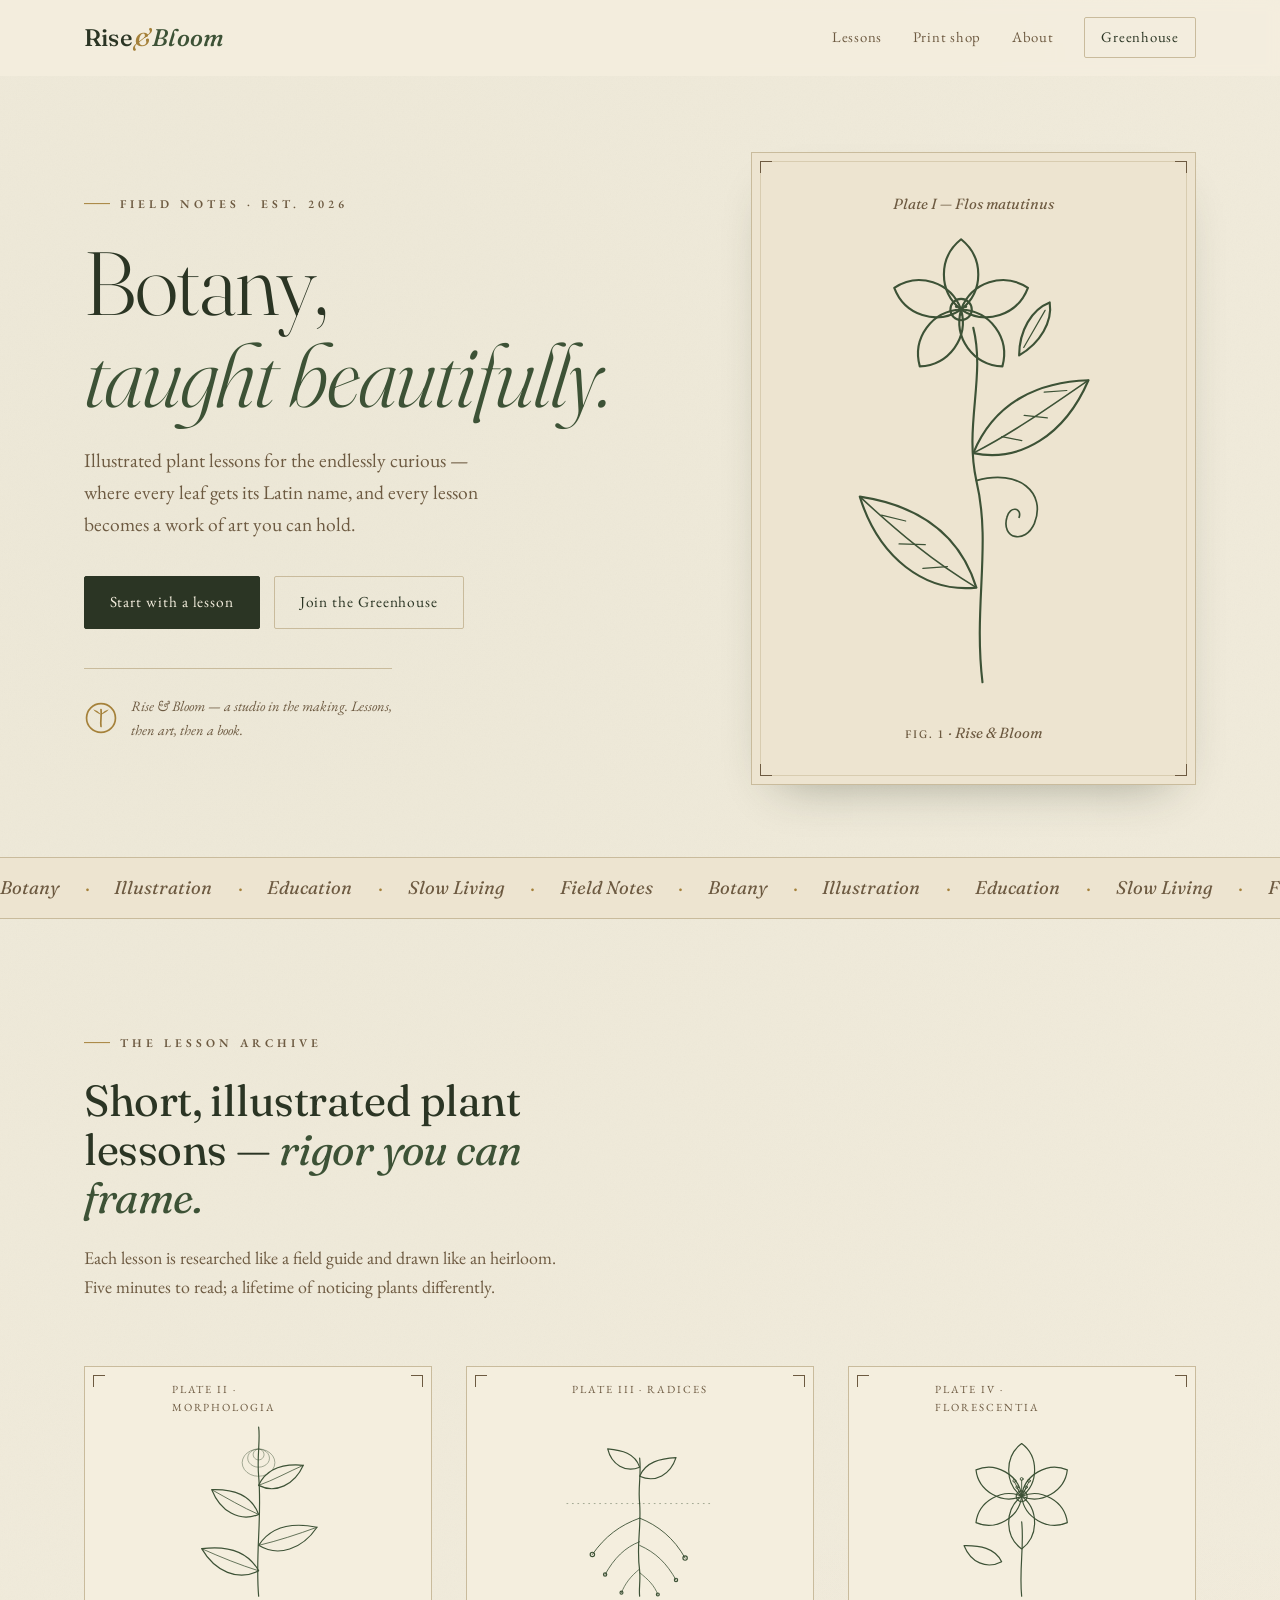
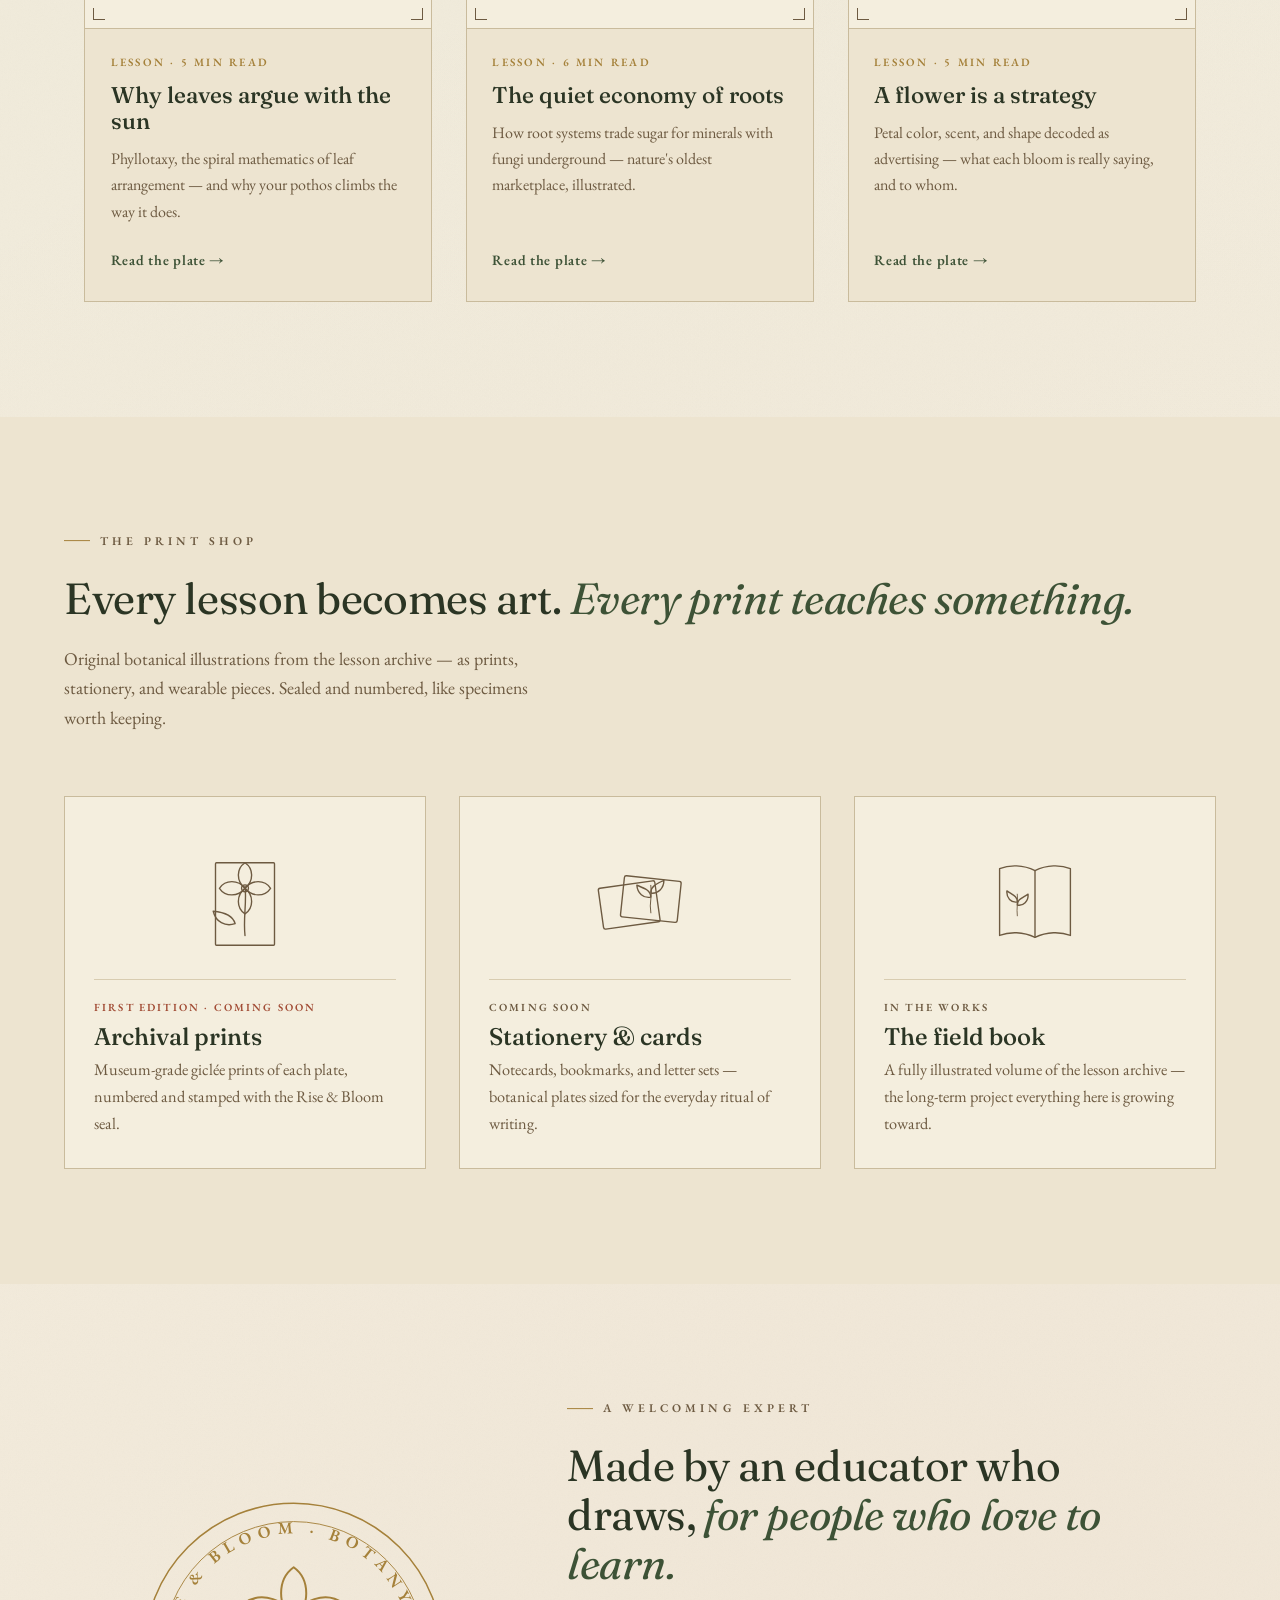
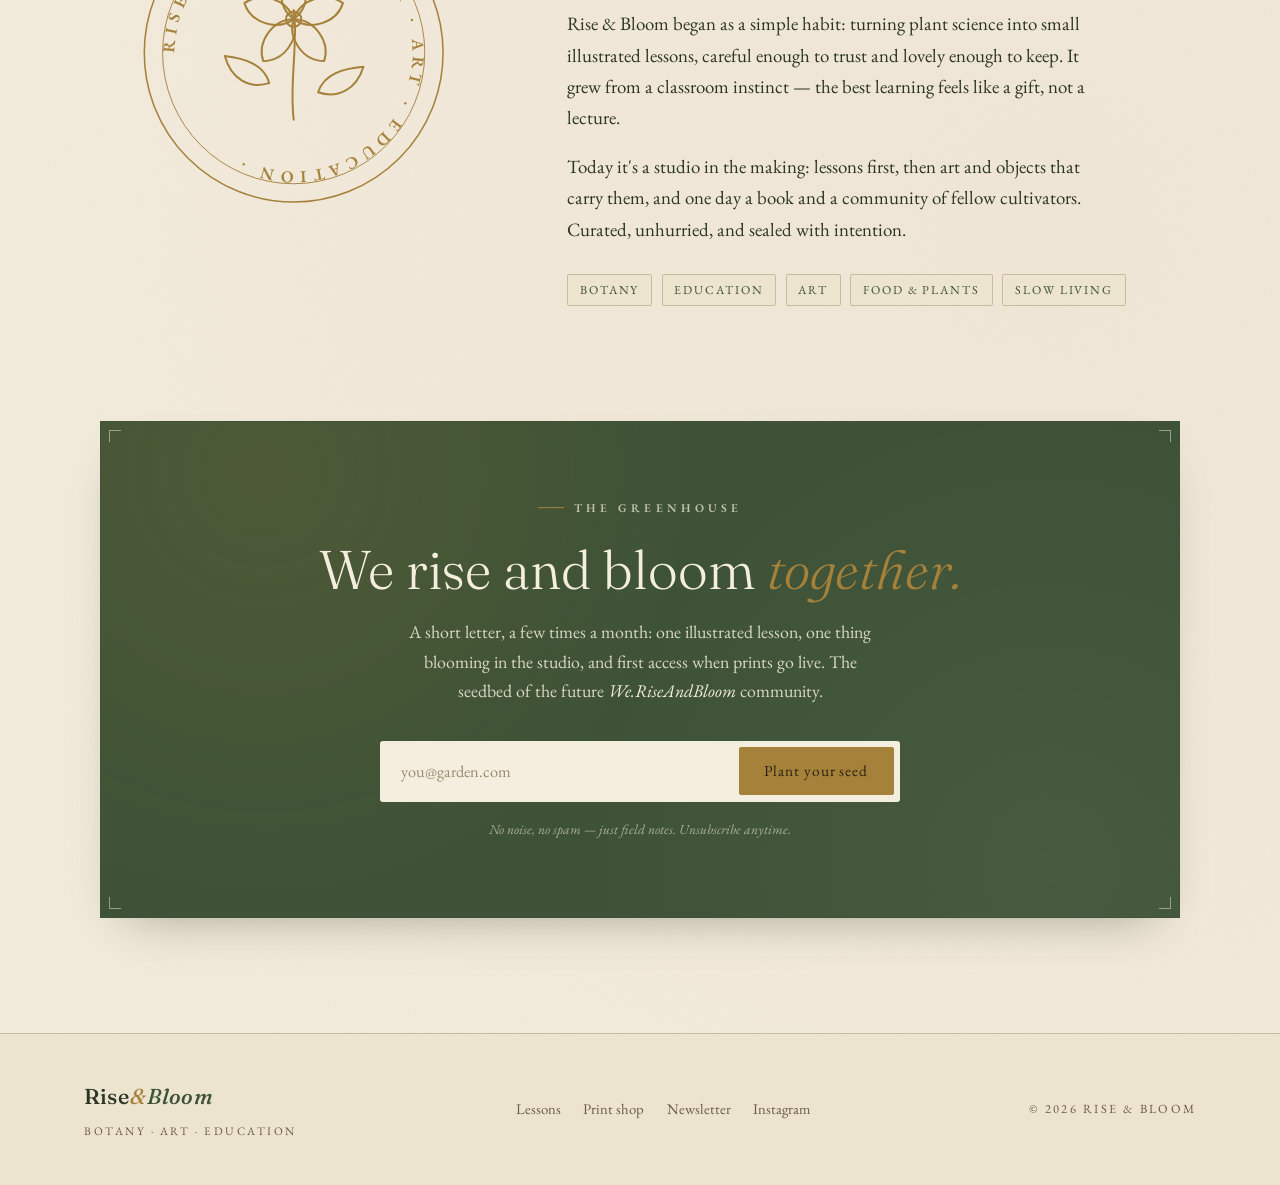
==== index.html @ 82cc7648 "Build Rise & Bloom botanical field-guide website A self-contained static site rendering the Rise & B" ====
<!DOCTYPE html>
<html lang="en">
<head>
  <meta charset="UTF-8" />
  <meta name="viewport" content="width=device-width, initial-scale=1.0" />
  <title>Rise &amp; Bloom — Botany, taught beautifully.</title>
  <meta name="description" content="Illustrated plant lessons for the endlessly curious — where every leaf gets its Latin name, and every lesson becomes a work of art you can hold." />

  <link rel="preconnect" href="https://fonts.googleapis.com" />
  <link rel="preconnect" href="https://fonts.gstatic.com" crossorigin />
  <link href="https://fonts.googleapis.com/css2?family=Fraunces:ital,opsz,wght@0,9..144,300..600;1,9..144,300..500&family=EB+Garamond:ital,wght@0,400..600;1,400..500&family=Cormorant+Garamond:wght@400;500;600&display=swap" rel="stylesheet" />

  <link rel="stylesheet" href="css/styles.css" />
  <link rel="icon" href="data:image/svg+xml,%3Csvg xmlns='http://www.w3.org/2000/svg' viewBox='0 0 32 32'%3E%3Ctext y='26' font-size='26'%3E%F0%9F%8C%BF%3C/text%3E%3C/svg%3E" />
</head>
<body>

  <!-- ═══════════════════ NAVIGATION ═══════════════════ -->
  <header class="site-nav" id="siteNav">
    <div class="nav-inner">
      <a href="#top" class="wordmark" aria-label="Rise and Bloom, home">
        <span class="wordmark-rise">Rise</span><span class="wordmark-amp">&amp;</span><span class="wordmark-bloom">Bloom</span>
      </a>
      <nav class="nav-links" aria-label="Primary">
        <a href="#lessons">Lessons</a>
        <a href="#printshop">Print shop</a>
        <a href="#about">About</a>
        <a href="#greenhouse" class="nav-cta">Greenhouse</a>
      </nav>
      <button class="nav-toggle" id="navToggle" aria-label="Open menu" aria-expanded="false">
        <span></span><span></span><span></span>
      </button>
    </div>
  </header>

  <main id="top">

    <!-- ═══════════════════ HERO ═══════════════════ -->
    <section class="hero">
      <div class="hero-grid">
        <div class="hero-copy reveal">
          <p class="eyebrow">Field Notes · Est. 2026</p>
          <h1 class="hero-title">Botany,<br /><em>taught beautifully.</em></h1>
          <p class="hero-lede">
            Illustrated plant lessons for the endlessly curious — where every leaf
            gets its Latin name, and every lesson becomes a work of art you can hold.
          </p>
          <div class="hero-actions">
            <a href="#lessons" class="btn btn-primary">Start with a lesson</a>
            <a href="#greenhouse" class="btn btn-ghost">Join the Greenhouse</a>
          </div>
          <div class="hero-meta">
            <span class="seal-mini" aria-hidden="true">
              <svg viewBox="0 0 40 40"><use href="#seal-mark" /></svg>
            </span>
            <span>Rise &amp; Bloom — a studio in the making. Lessons, then art, then a book.</span>
          </div>
        </div>

        <figure class="hero-plate reveal">
          <div class="plate-frame">
            <span class="plate-corner tl"></span><span class="plate-corner tr"></span>
            <span class="plate-corner bl"></span><span class="plate-corner br"></span>
            <p class="plate-label plate-label-top">Plate I — <em>Flos matutinus</em></p>

            <!-- ── Botanical illustration: flowering morning-glory stem ── -->
            <svg class="botanical botanical--hero" viewBox="0 0 240 320" role="img" aria-label="Illustrated plate of a flowering morning-glory stem">
              <g class="ink" fill="none" stroke="currentColor" stroke-width="1.4" stroke-linecap="round" stroke-linejoin="round">
                <!-- main stem -->
                <path d="M126,300 C120,250 132,210 122,168 C114,132 128,100 120,68" />
                <!-- tendril -->
                <path d="M122,168 C150,160 168,176 160,196 C154,210 138,206 142,192 C144,184 152,186 150,192" stroke-width="1.1"/>
                <!-- lower leaf (left) -->
                <g transform="translate(122,238) rotate(-34)">
                  <path d="M0,0 C-30,-16 -42,-52 -30,-92 C-6,-70 12,-40 0,0 Z" />
                  <path d="M0,0 C-14,-30 -22,-58 -30,-92" stroke-width="1"/>
                  <path d="M-8,-22 -22,-30 M-12,-42 -26,-52 M-14,-62 -25,-74" stroke-width="0.8"/>
                </g>
                <!-- upper leaf (right) -->
                <g transform="translate(120,150) rotate(38)">
                  <path d="M0,0 C28,-14 40,-46 30,-84 C6,-64 -10,-36 0,0 Z" />
                  <path d="M0,0 C12,-26 20,-52 30,-84" stroke-width="1"/>
                  <path d="M8,-20 20,-26 M11,-40 24,-48 M12,-60 23,-70" stroke-width="0.8"/>
                </g>
                <!-- bud -->
                <g transform="translate(150,86) rotate(30)">
                  <path d="M0,0 C-8,-14 -8,-30 0,-40 C8,-30 8,-14 0,0 Z" />
                  <path d="M0,-6 0,-34" stroke-width="0.8"/>
                </g>
                <!-- open bloom (5-petal trumpet) at top -->
                <g transform="translate(112,56)">
                  <g class="bloom-petals">
                    <g transform="rotate(0 0 0)"><path d="M0,0 C-15,-12 -15,-34 0,-46 C15,-34 15,-12 0,0 Z" /></g>
                    <g transform="rotate(72 0 0)"><path d="M0,0 C-15,-12 -15,-34 0,-46 C15,-34 15,-12 0,0 Z" /></g>
                    <g transform="rotate(144 0 0)"><path d="M0,0 C-15,-12 -15,-34 0,-46 C15,-34 15,-12 0,0 Z" /></g>
                    <g transform="rotate(216 0 0)"><path d="M0,0 C-15,-12 -15,-34 0,-46 C15,-34 15,-12 0,0 Z" /></g>
                    <g transform="rotate(288 0 0)"><path d="M0,0 C-15,-12 -15,-34 0,-46 C15,-34 15,-12 0,0 Z" /></g>
                  </g>
                  <circle cx="0" cy="0" r="7" />
                  <circle cx="0" cy="0" r="1.4" fill="currentColor" stroke="none"/>
                  <circle cx="-3" cy="-2" r="1" fill="currentColor" stroke="none"/>
                  <circle cx="3" cy="-2" r="1" fill="currentColor" stroke="none"/>
                  <circle cx="0" cy="3" r="1" fill="currentColor" stroke="none"/>
                </g>
              </g>
            </svg>
            <p class="plate-label plate-label-bottom"><span class="fig">Fig. 1</span> · Rise &amp; Bloom</p>
          </div>
        </figure>
      </div>

      <div class="marquee" aria-hidden="true">
        <div class="marquee-track">
          <span>Botany</span><span class="dot">·</span><span>Illustration</span><span class="dot">·</span><span>Education</span><span class="dot">·</span><span>Slow Living</span><span class="dot">·</span><span>Field Notes</span><span class="dot">·</span>
          <span>Botany</span><span class="dot">·</span><span>Illustration</span><span class="dot">·</span><span>Education</span><span class="dot">·</span><span>Slow Living</span><span class="dot">·</span><span>Field Notes</span><span class="dot">·</span>
        </div>
      </div>
    </section>

    <!-- ═══════════════════ THE LESSON ARCHIVE ═══════════════════ -->
    <section class="section section--lessons" id="lessons">
      <div class="section-head reveal">
        <p class="eyebrow">The Lesson Archive</p>
        <h2 class="section-title">Short, illustrated plant lessons — <em>rigor you can frame.</em></h2>
        <p class="section-lede">
          Each lesson is researched like a field guide and drawn like an heirloom.
          Five minutes to read; a lifetime of noticing plants differently.
        </p>
      </div>

      <div class="lesson-grid">

        <!-- PLATE II -->
        <article class="lesson-card reveal">
          <div class="lesson-plate">
            <span class="plate-corner tl"></span><span class="plate-corner tr"></span>
            <span class="plate-corner bl"></span><span class="plate-corner br"></span>
            <span class="plate-tag">Plate II · Morphologia</span>
            <svg class="botanical" viewBox="0 0 200 220" role="img" aria-label="Leaves arranged in a spiral around a stem">
              <g fill="none" stroke="currentColor" stroke-width="1.3" stroke-linecap="round" stroke-linejoin="round">
                <path d="M100,206 C96,160 104,120 100,74 C98,52 102,34 100,20" />
                <!-- alternating spiral leaves -->
                <g transform="translate(100,178) rotate(-46)"><path d="M0,0 C-24,-8 -34,-34 -26,-62 C-6,-46 8,-26 0,0 Z"/><path d="M0,0 C-10,-20 -18,-40 -26,-62" stroke-width="0.8"/></g>
                <g transform="translate(100,150) rotate(50)"><path d="M0,0 C24,-8 34,-34 26,-62 C6,-46 -8,-26 0,0 Z"/><path d="M0,0 C10,-20 18,-40 26,-62" stroke-width="0.8"/></g>
                <g transform="translate(100,116) rotate(-40)"><path d="M0,0 C-22,-7 -30,-30 -22,-54 C-4,-40 8,-22 0,0 Z"/><path d="M0,0 C-9,-18 -15,-36 -22,-54" stroke-width="0.8"/></g>
                <g transform="translate(100,84) rotate(44)"><path d="M0,0 C20,-6 28,-28 20,-50 C4,-37 -7,-20 0,0 Z"/><path d="M0,0 C8,-16 13,-33 20,-50" stroke-width="0.8"/></g>
                <!-- spiral diagram -->
                <path d="M100,44 m0,0 a6,6 0 1 1 -0.1,0 M100,44 a12,10 0 1 1 -0.1,0 a18,15 0 1 1 -0.1,0" stroke-width="0.7" opacity="0.7"/>
              </g>
            </svg>
          </div>
          <div class="lesson-body">
            <p class="lesson-kicker">Lesson · 5 min read</p>
            <h3 class="lesson-title">Why leaves argue with the sun</h3>
            <p class="lesson-desc">Phyllotaxy, the spiral mathematics of leaf arrangement — and why your pothos climbs the way it does.</p>
            <a href="#greenhouse" class="lesson-link">Read the plate <span aria-hidden="true">→</span></a>
          </div>
        </article>

        <!-- PLATE III -->
        <article class="lesson-card reveal">
          <div class="lesson-plate">
            <span class="plate-corner tl"></span><span class="plate-corner tr"></span>
            <span class="plate-corner bl"></span><span class="plate-corner br"></span>
            <span class="plate-tag">Plate III · Radices</span>
            <svg class="botanical" viewBox="0 0 200 220" role="img" aria-label="A plant with a branching root system and fungal nodules underground">
              <g fill="none" stroke="currentColor" stroke-width="1.3" stroke-linecap="round" stroke-linejoin="round">
                <!-- soil line -->
                <path d="M20,104 H180" stroke-width="0.7" stroke-dasharray="1 5" opacity="0.7"/>
                <!-- shoot -->
                <path d="M100,104 C98,86 102,72 100,54"/>
                <g transform="translate(100,74) rotate(42)"><path d="M0,0 C18,-6 24,-24 16,-42 C4,-30 -6,-16 0,0 Z"/></g>
                <g transform="translate(100,64) rotate(-40)"><path d="M0,0 C-16,-5 -22,-22 -14,-38 C-3,-27 6,-15 0,0 Z"/></g>
                <!-- taproot + laterals -->
                <path d="M100,104 C102,132 96,150 100,178 C101,190 99,198 100,206"/>
                <path d="M100,120 C78,128 62,140 48,160 M100,120 C120,128 138,142 150,164" stroke-width="1"/>
                <path d="M100,146 C84,152 72,164 62,182 M100,150 C118,158 130,170 140,188" stroke-width="0.9"/>
                <path d="M100,176 C90,184 84,192 80,202 M100,180 C110,188 116,194 120,204" stroke-width="0.8"/>
                <!-- mycorrhizal nodules -->
                <circle cx="48" cy="160" r="2.4"/><circle cx="150" cy="164" r="2.4"/>
                <circle cx="62" cy="182" r="1.8"/><circle cx="140" cy="188" r="1.8"/>
                <circle cx="80" cy="202" r="1.6"/><circle cx="120" cy="204" r="1.6"/>
              </g>
            </svg>
          </div>
          <div class="lesson-body">
            <p class="lesson-kicker">Lesson · 6 min read</p>
            <h3 class="lesson-title">The quiet economy of roots</h3>
            <p class="lesson-desc">How root systems trade sugar for minerals with fungi underground — nature's oldest marketplace, illustrated.</p>
            <a href="#greenhouse" class="lesson-link">Read the plate <span aria-hidden="true">→</span></a>
          </div>
        </article>

        <!-- PLATE IV -->
        <article class="lesson-card reveal">
          <div class="lesson-plate">
            <span class="plate-corner tl"></span><span class="plate-corner tr"></span>
            <span class="plate-corner bl"></span><span class="plate-corner br"></span>
            <span class="plate-tag">Plate IV · Florescentia</span>
            <svg class="botanical" viewBox="0 0 200 220" role="img" aria-label="A single open flower showing petals and stamens">
              <g fill="none" stroke="currentColor" stroke-width="1.3" stroke-linecap="round" stroke-linejoin="round">
                <path d="M100,206 C97,176 103,150 100,124"/>
                <g transform="translate(78,168) rotate(-46)"><path d="M0,0 C-18,-6 -24,-24 -16,-42 C-4,-30 6,-16 0,0 Z"/></g>
                <!-- bloom -->
                <g transform="translate(100,96)">
                  <g>
                    <g transform="rotate(0 0 0)"><path d="M0,0 C-19,-14 -19,-44 0,-58 C19,-44 19,-14 0,0 Z"/></g>
                    <g transform="rotate(60 0 0)"><path d="M0,0 C-19,-14 -19,-44 0,-58 C19,-44 19,-14 0,0 Z"/></g>
                    <g transform="rotate(120 0 0)"><path d="M0,0 C-19,-14 -19,-44 0,-58 C19,-44 19,-14 0,0 Z"/></g>
                    <g transform="rotate(180 0 0)"><path d="M0,0 C-19,-14 -19,-44 0,-58 C19,-44 19,-14 0,0 Z"/></g>
                    <g transform="rotate(240 0 0)"><path d="M0,0 C-19,-14 -19,-44 0,-58 C19,-44 19,-14 0,0 Z"/></g>
                    <g transform="rotate(300 0 0)"><path d="M0,0 C-19,-14 -19,-44 0,-58 C19,-44 19,-14 0,0 Z"/></g>
                  </g>
                  <!-- stamens -->
                  <g stroke-width="1">
                    <path d="M0,0 -8,-16"/><circle cx="-8" cy="-17" r="1.6"/>
                    <path d="M0,0 0,-18"/><circle cx="0" cy="-19" r="1.6"/>
                    <path d="M0,0 8,-16"/><circle cx="8" cy="-17" r="1.6"/>
                    <path d="M0,0 -5,-9"/><circle cx="-5" cy="-10" r="1.4"/>
                    <path d="M0,0 5,-9"/><circle cx="5" cy="-10" r="1.4"/>
                  </g>
                  <circle cx="0" cy="0" r="6"/>
                </g>
              </g>
            </svg>
          </div>
          <div class="lesson-body">
            <p class="lesson-kicker">Lesson · 5 min read</p>
            <h3 class="lesson-title">A flower is a strategy</h3>
            <p class="lesson-desc">Petal color, scent, and shape decoded as advertising — what each bloom is really saying, and to whom.</p>
            <a href="#greenhouse" class="lesson-link">Read the plate <span aria-hidden="true">→</span></a>
          </div>
        </article>

      </div>
    </section>

    <!-- ═══════════════════ THE PRINT SHOP ═══════════════════ -->
    <section class="section section--shop" id="printshop">
      <div class="section-head reveal">
        <p class="eyebrow">The Print Shop</p>
        <h2 class="section-title">Every lesson becomes art. <em>Every print teaches something.</em></h2>
        <p class="section-lede">
          Original botanical illustrations from the lesson archive — as prints, stationery,
          and wearable pieces. Sealed and numbered, like specimens worth keeping.
        </p>
      </div>

      <div class="shop-grid">

        <article class="shop-card reveal">
          <div class="shop-art">
            <svg viewBox="0 0 120 120" aria-hidden="true"><g fill="none" stroke="currentColor" stroke-width="1.4" stroke-linecap="round" stroke-linejoin="round">
              <rect x="30" y="18" width="60" height="84" rx="1"/>
              <path d="M60,92 C58,74 62,58 60,42"/>
              <g transform="translate(60,44)"><g transform="rotate(0 0 0)"><path d="M0,0 C-9,-7 -9,-20 0,-26 C9,-20 9,-7 0,0 Z"/></g><g transform="rotate(90 0 0)"><path d="M0,0 C-9,-7 -9,-20 0,-26 C9,-20 9,-7 0,0 Z"/></g><g transform="rotate(180 0 0)"><path d="M0,0 C-9,-7 -9,-20 0,-26 C9,-20 9,-7 0,0 Z"/></g><g transform="rotate(270 0 0)"><path d="M0,0 C-9,-7 -9,-20 0,-26 C9,-20 9,-7 0,0 Z"/></g><circle cx="0" cy="0" r="3.5"/></g>
              <g transform="translate(50,80) rotate(-40)"><path d="M0,0 C-10,-4 -14,-14 -9,-24 C-2,-17 4,-9 0,0 Z"/></g>
            </g></svg>
          </div>
          <div class="shop-body">
            <p class="shop-status status-first">First Edition · Coming Soon</p>
            <h3 class="shop-title">Archival prints</h3>
            <p class="shop-desc">Museum-grade giclée prints of each plate, numbered and stamped with the Rise &amp; Bloom seal.</p>
          </div>
        </article>

        <article class="shop-card reveal">
          <div class="shop-art">
            <svg viewBox="0 0 120 120" aria-hidden="true"><g fill="none" stroke="currentColor" stroke-width="1.4" stroke-linecap="round" stroke-linejoin="round">
              <rect x="20" y="40" width="58" height="42" rx="2" transform="rotate(-8 49 61)"/>
              <rect x="42" y="34" width="58" height="42" rx="2" transform="rotate(6 71 55)"/>
              <g transform="translate(71,55)"><path d="M0,14 C-2,4 2,-4 0,-14" stroke-width="1"/><g transform="translate(0,-6) rotate(30)"><path d="M0,0 C7,-3 9,-11 5,-18 C1,-12 -4,-6 0,0 Z"/></g><g transform="translate(0,-2) rotate(-34)"><path d="M0,0 C-7,-3 -9,-11 -5,-18 C-1,-12 4,-6 0,0 Z"/></g></g>
            </g></svg>
          </div>
          <div class="shop-body">
            <p class="shop-status">Coming Soon</p>
            <h3 class="shop-title">Stationery &amp; cards</h3>
            <p class="shop-desc">Notecards, bookmarks, and letter sets — botanical plates sized for the everyday ritual of writing.</p>
          </div>
        </article>

        <article class="shop-card reveal">
          <div class="shop-art">
            <svg viewBox="0 0 120 120" aria-hidden="true"><g fill="none" stroke="currentColor" stroke-width="1.4" stroke-linecap="round" stroke-linejoin="round">
              <path d="M60,26 C48,20 34,20 24,24 V92 C34,88 48,88 60,94 C72,88 86,88 96,92 V24 C86,20 72,20 60,26 Z"/>
              <path d="M60,26 V94"/>
              <g transform="translate(42,62)"><path d="M0,10 C-1,2 1,-4 0,-12" stroke-width="0.9"/><g transform="translate(0,-4) rotate(-28)"><path d="M0,0 C-6,-2 -8,-9 -4,-15 C-1,-9 3,-5 0,0 Z"/></g><g transform="translate(0,-1) rotate(30)"><path d="M0,0 C6,-2 8,-9 4,-15 C1,-9 -3,-5 0,0 Z"/></g></g>
            </g></svg>
          </div>
          <div class="shop-body">
            <p class="shop-status">In the Works</p>
            <h3 class="shop-title">The field book</h3>
            <p class="shop-desc">A fully illustrated volume of the lesson archive — the long-term project everything here is growing toward.</p>
          </div>
        </article>

      </div>
    </section>

    <!-- ═══════════════════ ABOUT ═══════════════════ -->
    <section class="section section--about" id="about">
      <div class="about-grid">
        <div class="about-seal reveal" aria-hidden="true">
          <svg viewBox="0 0 220 220">
            <defs>
              <path id="sealCircle" d="M110,110 m-78,0 a78,78 0 1,1 156,0 a78,78 0 1,1 -156,0" />
            </defs>
            <circle cx="110" cy="110" r="98" fill="none" stroke="currentColor" stroke-width="1"/>
            <circle cx="110" cy="110" r="86" fill="none" stroke="currentColor" stroke-width="0.6"/>
            <text class="seal-text" font-size="11" letter-spacing="4" fill="currentColor">
              <textPath href="#sealCircle" startOffset="0">RISE &amp; BLOOM · BOTANY · ART · EDUCATION · </textPath>
            </text>
            <g transform="translate(110,110)" fill="none" stroke="currentColor" stroke-width="1.3" stroke-linecap="round" stroke-linejoin="round">
              <path d="M0,44 C-3,20 3,-4 0,-28"/>
              <g transform="translate(0,-22)"><g transform="rotate(0 0 0)"><path d="M0,0 C-11,-8 -11,-26 0,-34 C11,-26 11,-8 0,0 Z"/></g><g transform="rotate(72 0 0)"><path d="M0,0 C-11,-8 -11,-26 0,-34 C11,-26 11,-8 0,0 Z"/></g><g transform="rotate(144 0 0)"><path d="M0,0 C-11,-8 -11,-26 0,-34 C11,-26 11,-8 0,0 Z"/></g><g transform="rotate(216 0 0)"><path d="M0,0 C-11,-8 -11,-26 0,-34 C11,-26 11,-8 0,0 Z"/></g><g transform="rotate(288 0 0)"><path d="M0,0 C-11,-8 -11,-26 0,-34 C11,-26 11,-8 0,0 Z"/></g><circle cx="0" cy="0" r="5"/></g>
              <g transform="translate(-16,20) rotate(-38)"><path d="M0,0 C-13,-5 -18,-18 -12,-32 C-3,-23 5,-12 0,0 Z"/></g>
              <g transform="translate(16,26) rotate(40)"><path d="M0,0 C13,-5 18,-18 12,-32 C3,-23 -5,-12 0,0 Z"/></g>
            </g>
          </svg>
        </div>

        <div class="about-copy reveal">
          <p class="eyebrow">A Welcoming Expert</p>
          <h2 class="section-title">Made by an educator who draws, <em>for people who love to learn.</em></h2>
          <p class="about-text">
            Rise &amp; Bloom began as a simple habit: turning plant science into small
            illustrated lessons, careful enough to trust and lovely enough to keep. It grew
            from a classroom instinct — the best learning feels like a gift, not a lecture.
          </p>
          <p class="about-text">
            Today it's a studio in the making: lessons first, then art and objects that carry
            them, and one day a book and a community of fellow cultivators. Curated, unhurried,
            and sealed with intention.
          </p>
          <ul class="tag-list">
            <li>Botany</li>
            <li>Education</li>
            <li>Art</li>
            <li>Food &amp; Plants</li>
            <li>Slow Living</li>
          </ul>
        </div>
      </div>
    </section>

    <!-- ═══════════════════ THE GREENHOUSE ═══════════════════ -->
    <section class="section section--greenhouse" id="greenhouse">
      <div class="greenhouse-panel reveal">
        <span class="plate-corner tl"></span><span class="plate-corner tr"></span>
        <span class="plate-corner bl"></span><span class="plate-corner br"></span>
        <p class="eyebrow eyebrow--light">The Greenhouse</p>
        <h2 class="greenhouse-title">We rise and bloom <em>together.</em></h2>
        <p class="greenhouse-lede">
          A short letter, a few times a month: one illustrated lesson, one thing blooming in
          the studio, and first access when prints go live. The seedbed of the future
          <span class="nowrap">We.RiseAndBloom</span> community.
        </p>

        <form class="signup" id="signupForm" novalidate>
          <div class="signup-row">
            <label class="visually-hidden" for="email">Email address</label>
            <input type="email" id="email" name="email" placeholder="you@garden.com" autocomplete="email" required />
            <button type="submit" class="btn btn-seed">Plant your seed</button>
          </div>
          <p class="signup-note">No noise, no spam — just field notes. Unsubscribe anytime.</p>
          <p class="signup-success" id="signupSuccess" role="status" hidden>
            🌱 Planted. Watch your inbox for the first field note.
          </p>
        </form>
      </div>
    </section>

  </main>

  <!-- ═══════════════════ FOOTER ═══════════════════ -->
  <footer class="site-footer">
    <div class="footer-inner">
      <div class="footer-brand">
        <a href="#top" class="wordmark wordmark--footer">
          <span class="wordmark-rise">Rise</span><span class="wordmark-amp">&amp;</span><span class="wordmark-bloom">Bloom</span>
        </a>
        <p class="footer-tagline">Botany · Art · Education</p>
      </div>
      <nav class="footer-links" aria-label="Footer">
        <a href="#lessons">Lessons</a>
        <a href="#printshop">Print shop</a>
        <a href="#greenhouse">Newsletter</a>
        <a href="https://instagram.com" target="_blank" rel="noopener noreferrer">Instagram</a>
      </nav>
      <p class="footer-copy">© 2026 Rise &amp; Bloom</p>
    </div>
  </footer>

  <!-- Shared seal mark used inline -->
  <svg width="0" height="0" style="position:absolute" aria-hidden="true">
    <defs>
      <g id="seal-mark" fill="none" stroke="currentColor" stroke-width="2" stroke-linecap="round" stroke-linejoin="round">
        <circle cx="20" cy="20" r="17"/>
        <path d="M20,30 C19,23 21,16 20,10"/>
        <path d="M20,16 C14,14 11,10 11,10 C11,10 16,11 20,16 Z" fill="currentColor" stroke="none"/>
        <path d="M20,16 C26,14 29,10 29,10 C29,10 24,11 20,16 Z" fill="currentColor" stroke="none"/>
      </g>
    </defs>
  </svg>

  <script src="js/main.js"></script>
</body>
</html>
---- css/styles.css ----
/* ═══════════════════════════════════════════════════════════
   RISE & BLOOM — Botany, taught beautifully.
   A vintage botanical field-guide aesthetic.
   ═══════════════════════════════════════════════════════════ */

/* ── Design tokens ── */
:root {
  --paper:        #f4eede;   /* warm parchment            */
  --paper-2:      #ede4d0;   /* deeper paper / cards      */
  --paper-3:      #e6dbc2;   /* pressed panels            */
  --ink:          #2b3524;   /* near-black herbarium ink  */
  --forest:       #3d5236;   /* deep botanical green      */
  --sage:         #77875f;   /* muted living green        */
  --sepia:        #6d5a41;   /* brown ink annotations     */
  --gold:         #a5813a;   /* wax-seal gold             */
  --rust:         #a24d36;   /* bloom accent              */
  --line:         #c9bb9c;   /* hairline rule             */
  --line-soft:    #d8ccb0;

  --font-display: "Fraunces", "Cormorant Garamond", Georgia, serif;
  --font-body:    "EB Garamond", Georgia, "Times New Roman", serif;

  --measure: 68ch;
  --page-x: clamp(1.25rem, 5vw, 5.5rem);
  --shadow-plate: 0 22px 48px -28px rgba(43, 53, 36, 0.45);
  --ease: cubic-bezier(0.22, 0.61, 0.36, 1);
}

/* ── Reset & base ── */
*, *::before, *::after { box-sizing: border-box; }
html { scroll-behavior: smooth; -webkit-text-size-adjust: 100%; }
@media (prefers-reduced-motion: reduce) {
  html { scroll-behavior: auto; }
  *, *::before, *::after { animation-duration: 0.01ms !important; transition-duration: 0.01ms !important; }
}

body {
  margin: 0;
  font-family: var(--font-body);
  font-size: clamp(1.02rem, 0.6vw + 0.9rem, 1.18rem);
  line-height: 1.65;
  color: var(--ink);
  background-color: var(--paper);
  /* subtle paper grain */
  background-image:
    radial-gradient(circle at 18% 12%, rgba(122,135,95,0.06), transparent 55%),
    radial-gradient(circle at 82% 78%, rgba(162,77,54,0.05), transparent 55%),
    url("data:image/svg+xml,%3Csvg xmlns='http://www.w3.org/2000/svg' width='140' height='140'%3E%3Cfilter id='n'%3E%3CfeTurbulence type='fractalNoise' baseFrequency='0.85' numOctaves='2' stitchTiles='stitch'/%3E%3CfeColorMatrix type='saturate' values='0'/%3E%3C/filter%3E%3Crect width='140' height='140' filter='url(%23n)' opacity='0.035'/%3E%3C/svg%3E");
  text-rendering: optimizeLegibility;
  -webkit-font-smoothing: antialiased;
  overflow-x: hidden;
}

img, svg { display: block; max-width: 100%; }
a { color: inherit; text-decoration: none; }

.visually-hidden {
  position: absolute; width: 1px; height: 1px; padding: 0; margin: -1px;
  overflow: hidden; clip: rect(0,0,0,0); white-space: nowrap; border: 0;
}
.nowrap { white-space: nowrap; }

/* ── Shared type elements ── */
.eyebrow {
  font-family: var(--font-body);
  font-size: 0.74rem;
  letter-spacing: 0.34em;
  text-transform: uppercase;
  font-weight: 600;
  color: var(--sepia);
  margin: 0 0 1.4rem;
}
.eyebrow::before {
  content: ""; display: inline-block; width: 26px; height: 1px;
  background: var(--gold); vertical-align: middle; margin-right: 0.85em;
  transform: translateY(-0.16em);
}
.eyebrow--light { color: rgba(244, 238, 222, 0.72); }
.eyebrow--light::before { background: var(--gold); }

.section-title {
  font-family: var(--font-display);
  font-weight: 400;
  font-size: clamp(1.9rem, 3.4vw, 3rem);
  line-height: 1.12;
  letter-spacing: -0.01em;
  margin: 0 0 1.3rem;
}
.section-title em { font-style: italic; color: var(--forest); }

.section-lede {
  max-width: 54ch;
  color: var(--sepia);
  font-size: 1.12rem;
  margin: 0;
}

/* ── Buttons ── */
.btn {
  display: inline-flex; align-items: center; justify-content: center;
  gap: 0.5em;
  font-family: var(--font-body);
  font-size: 0.96rem;
  letter-spacing: 0.06em;
  padding: 0.85em 1.6em;
  border-radius: 2px;
  border: 1px solid var(--ink);
  cursor: pointer;
  transition: transform 0.3s var(--ease), background-color 0.3s var(--ease), color 0.3s var(--ease), box-shadow 0.3s var(--ease);
}
.btn-primary { background: var(--ink); color: var(--paper); }
.btn-primary:hover { background: var(--forest); border-color: var(--forest); transform: translateY(-2px); box-shadow: 0 12px 22px -14px rgba(43,53,36,0.7); }
.btn-ghost { background: transparent; color: var(--ink); border-color: var(--line); }
.btn-ghost:hover { border-color: var(--ink); transform: translateY(-2px); }
.btn-seed { background: var(--gold); color: #2a2110; border-color: var(--gold); white-space: nowrap; }
.btn-seed:hover { background: #b8923f; border-color: #b8923f; transform: translateY(-2px); }

/* ═══════════════════ NAVIGATION ═══════════════════ */
.site-nav {
  position: sticky; top: 0; z-index: 50;
  backdrop-filter: blur(6px);
  background: rgba(244, 238, 222, 0.82);
  border-bottom: 1px solid transparent;
  transition: border-color 0.4s var(--ease), background-color 0.4s var(--ease), box-shadow 0.4s var(--ease);
}
.site-nav.is-scrolled {
  border-bottom-color: var(--line);
  box-shadow: 0 8px 20px -22px rgba(43,53,36,0.6);
}
.nav-inner {
  max-width: 1240px; margin: 0 auto;
  padding: 1.05rem var(--page-x);
  display: flex; align-items: center; justify-content: space-between;
}
.wordmark {
  font-family: var(--font-display);
  font-size: 1.5rem; font-weight: 500; letter-spacing: 0.01em;
  display: inline-flex; align-items: baseline;
}
.wordmark-rise { color: var(--ink); }
.wordmark-amp  { color: var(--gold); margin: 0 0.06em; font-style: italic; }
.wordmark-bloom { color: var(--forest); font-style: italic; }

.nav-links { display: flex; align-items: center; gap: clamp(1.2rem, 2.4vw, 2.4rem); }
.nav-links a {
  font-size: 0.92rem; letter-spacing: 0.05em; color: var(--sepia);
  position: relative; padding: 0.2em 0;
  transition: color 0.25s var(--ease);
}
.nav-links a::after {
  content: ""; position: absolute; left: 0; bottom: -2px; height: 1px; width: 0;
  background: var(--gold); transition: width 0.3s var(--ease);
}
.nav-links a:hover { color: var(--ink); }
.nav-links a:hover::after { width: 100%; }
.nav-links a.nav-cta {
  border: 1px solid var(--line); border-radius: 2px; padding: 0.5em 1.1em; color: var(--ink);
}
.nav-links a.nav-cta::after { display: none; }
.nav-links a.nav-cta:hover { border-color: var(--forest); background: var(--forest); color: var(--paper); }

.nav-toggle {
  display: none; flex-direction: column; gap: 5px;
  background: none; border: 0; cursor: pointer; padding: 6px;
}
.nav-toggle span { width: 24px; height: 2px; background: var(--ink); transition: transform 0.3s var(--ease), opacity 0.3s var(--ease); }

/* ═══════════════════ HERO ═══════════════════ */
.hero { position: relative; padding: clamp(2.5rem, 6vw, 5rem) 0 0; }
.hero-grid {
  max-width: 1240px; margin: 0 auto;
  padding: 0 var(--page-x);
  display: grid; grid-template-columns: 1.15fr 0.85fr;
  gap: clamp(2rem, 5vw, 5rem); align-items: center;
}
.hero-title {
  font-family: var(--font-display);
  font-weight: 300;
  font-size: clamp(2.9rem, 7vw, 5.6rem);
  line-height: 1.02; letter-spacing: -0.02em;
  margin: 0 0 1.5rem;
}
.hero-title em { font-style: italic; color: var(--forest); }
.hero-lede {
  max-width: 46ch; font-size: 1.22rem; color: var(--sepia);
  margin: 0 0 2.2rem;
}
.hero-actions { display: flex; flex-wrap: wrap; gap: 0.9rem; margin-bottom: 2.4rem; }
.hero-meta {
  display: flex; align-items: center; gap: 0.8rem;
  padding-top: 1.6rem; border-top: 1px solid var(--line);
  font-size: 0.9rem; color: var(--sepia); font-style: italic;
  max-width: 44ch;
}
.seal-mini { color: var(--gold); flex-shrink: 0; }
.seal-mini svg { width: 34px; height: 34px; }

/* Plate frame (the illustrated-plate device) */
.plate-frame {
  position: relative;
  background: var(--paper-2);
  border: 1px solid var(--line);
  padding: clamp(1.4rem, 3vw, 2.4rem);
  box-shadow: var(--shadow-plate);
}
.plate-frame::after {
  content: ""; position: absolute; inset: 8px; border: 1px solid var(--line-soft); pointer-events: none;
}
.hero-plate { margin: 0; }
.plate-corner {
  position: absolute; width: 12px; height: 12px; border: 1px solid var(--sepia); z-index: 2;
}
.plate-corner.tl { top: 8px; left: 8px; border-right: 0; border-bottom: 0; }
.plate-corner.tr { top: 8px; right: 8px; border-left: 0; border-bottom: 0; }
.plate-corner.bl { bottom: 8px; left: 8px; border-right: 0; border-top: 0; }
.plate-corner.br { bottom: 8px; right: 8px; border-left: 0; border-top: 0; }

.plate-label {
  font-family: var(--font-display); font-style: italic;
  font-size: 0.92rem; color: var(--sepia); text-align: center; margin: 0;
  position: relative; z-index: 2;
}
.plate-label-top { margin-bottom: 0.5rem; }
.plate-label-bottom { margin-top: 0.5rem; }
.plate-label .fig, .plate-tag {
  font-style: normal; letter-spacing: 0.18em; text-transform: uppercase; font-size: 0.68rem;
}

.botanical { color: var(--forest); width: 100%; height: auto; }
.botanical--hero { max-height: 62vh; margin: 0.4rem auto; }

/* Marquee band */
.marquee {
  margin-top: clamp(2.5rem, 6vw, 4.5rem);
  border-top: 1px solid var(--line); border-bottom: 1px solid var(--line);
  padding: 0.9rem 0; overflow: hidden;
  background: var(--paper-2);
}
.marquee-track {
  display: inline-flex; align-items: center; gap: 1.6rem; white-space: nowrap;
  animation: marquee 34s linear infinite;
  font-family: var(--font-display); font-style: italic; font-size: 1.15rem; color: var(--sepia);
}
.marquee-track .dot { color: var(--gold); font-style: normal; }
@keyframes marquee { from { transform: translateX(0); } to { transform: translateX(-50%); } }
.marquee:hover .marquee-track { animation-play-state: paused; }

/* ═══════════════════ SECTIONS ═══════════════════ */
.section {
  max-width: 1240px; margin: 0 auto;
  padding: clamp(4rem, 9vw, 8rem) var(--page-x);
}
.section-head { max-width: 62ch; margin-bottom: clamp(2.4rem, 5vw, 4rem); }

/* ── Lesson archive ── */
.lesson-grid {
  display: grid; grid-template-columns: repeat(3, 1fr);
  gap: clamp(1.4rem, 2.6vw, 2.2rem);
}
.lesson-card {
  background: var(--paper-2);
  border: 1px solid var(--line);
  display: flex; flex-direction: column;
  transition: transform 0.45s var(--ease), box-shadow 0.45s var(--ease);
}
.lesson-card:hover { transform: translateY(-6px); box-shadow: var(--shadow-plate); }
.lesson-plate {
  position: relative;
  background: var(--paper);
  border-bottom: 1px solid var(--line);
  padding: 1.6rem 1.6rem 1.2rem;
}
.plate-tag {
  position: absolute; top: 0.9rem; left: 50%; transform: translateX(-50%);
  color: var(--sepia); z-index: 2;
}
.lesson-plate .botanical { color: var(--forest); max-height: 200px; margin: 1rem auto 0; }
.lesson-card:hover .lesson-plate .botanical { color: var(--rust); transition: color 0.5s var(--ease); }

.lesson-body { padding: 1.5rem 1.6rem 1.8rem; display: flex; flex-direction: column; gap: 0.55rem; flex: 1; }
.lesson-kicker {
  font-size: 0.7rem; letter-spacing: 0.2em; text-transform: uppercase;
  color: var(--gold); font-weight: 600; margin: 0;
}
.lesson-title {
  font-family: var(--font-display); font-weight: 500; font-size: 1.42rem; line-height: 1.15;
  margin: 0.1rem 0 0.2rem;
}
.lesson-desc { margin: 0; color: var(--sepia); font-size: 1rem; }
.lesson-link {
  margin-top: auto; padding-top: 0.9rem;
  font-size: 0.9rem; letter-spacing: 0.05em; color: var(--forest); font-weight: 600;
}
.lesson-link span { display: inline-block; transition: transform 0.3s var(--ease); }
.lesson-link:hover span { transform: translateX(5px); }

/* ── Print shop ── */
.section--shop { background: var(--paper-2); max-width: none; }
.section--shop > .section-head, .section--shop > .shop-grid {
  max-width: 1240px; margin-left: auto; margin-right: auto;
}
.shop-grid { display: grid; grid-template-columns: repeat(3, 1fr); gap: clamp(1.4rem, 2.6vw, 2.2rem); }
.shop-card {
  background: var(--paper);
  border: 1px solid var(--line);
  padding: 2rem 1.8rem 1.9rem;
  display: flex; flex-direction: column; gap: 1.2rem;
  transition: transform 0.45s var(--ease), box-shadow 0.45s var(--ease);
}
.shop-card:hover { transform: translateY(-6px); box-shadow: var(--shadow-plate); }
.shop-art {
  color: var(--sepia); display: flex; justify-content: center;
  padding: 1rem 0; border-bottom: 1px solid var(--line-soft);
}
.shop-art svg { width: 118px; height: 118px; }
.shop-card:hover .shop-art { color: var(--forest); transition: color 0.5s var(--ease); }
.shop-status {
  font-size: 0.68rem; letter-spacing: 0.2em; text-transform: uppercase;
  color: var(--sepia); font-weight: 600; margin: 0;
}
.shop-status.status-first { color: var(--rust); }
.shop-title { font-family: var(--font-display); font-weight: 500; font-size: 1.5rem; margin: 0; }
.shop-desc { margin: 0; color: var(--sepia); font-size: 1.02rem; }

/* ── About ── */
.about-grid {
  display: grid; grid-template-columns: 0.8fr 1.2fr; gap: clamp(2rem, 5vw, 5rem); align-items: center;
}
.about-seal { color: var(--gold); display: flex; justify-content: center; }
.about-seal svg { width: min(340px, 80%); height: auto; animation: sway 14s ease-in-out infinite; }
.seal-text { font-family: var(--font-body); font-weight: 600; }
@keyframes sway { 0%,100% { transform: rotate(-1.4deg); } 50% { transform: rotate(1.4deg); } }
.about-text { max-width: 58ch; margin: 0 0 1.15rem; }
.tag-list {
  list-style: none; padding: 0; margin: 1.8rem 0 0;
  display: flex; flex-wrap: wrap; gap: 0.6rem;
}
.tag-list li {
  font-size: 0.76rem; letter-spacing: 0.16em; text-transform: uppercase;
  border: 1px solid var(--line); border-radius: 2px;
  padding: 0.42em 0.95em; color: var(--forest); background: var(--paper-2);
}

/* ── Greenhouse / newsletter ── */
.section--greenhouse { max-width: none; padding-top: 0; }
.greenhouse-panel {
  position: relative;
  max-width: 1080px; margin: 0 auto;
  background: var(--forest);
  color: var(--paper);
  border: 1px solid var(--forest);
  padding: clamp(2.8rem, 6vw, 5rem) clamp(1.6rem, 5vw, 4.5rem);
  text-align: center;
  box-shadow: var(--shadow-plate);
  background-image:
    radial-gradient(circle at 15% 10%, rgba(165,129,58,0.16), transparent 45%),
    radial-gradient(circle at 88% 90%, rgba(255,255,255,0.05), transparent 45%);
  overflow: hidden;
}
.greenhouse-panel .plate-corner { border-color: rgba(244,238,222,0.5); }
.greenhouse-title {
  font-family: var(--font-display); font-weight: 300;
  font-size: clamp(2rem, 4.5vw, 3.4rem); line-height: 1.08; margin: 0 0 1.1rem;
}
.greenhouse-title em { font-style: italic; color: var(--gold); }
.greenhouse-lede { max-width: 52ch; margin: 0 auto 2.2rem; color: rgba(244,238,222,0.85); font-size: 1.12rem; }
.greenhouse-lede .nowrap { color: var(--paper); font-style: italic; }

.signup { max-width: 520px; margin: 0 auto; }
.signup-row {
  display: flex; gap: 0.6rem; background: var(--paper); border-radius: 3px; padding: 0.4rem;
}
.signup-row input {
  flex: 1; min-width: 0; border: 0; background: transparent;
  font-family: var(--font-body); font-size: 1.02rem; color: var(--ink);
  padding: 0.7em 0.9em;
}
.signup-row input::placeholder { color: #9a8b6e; }
.signup-row input:focus { outline: 2px solid var(--gold); outline-offset: 2px; border-radius: 2px; }
.signup-note { margin: 1rem 0 0; font-size: 0.85rem; color: rgba(244,238,222,0.6); font-style: italic; }
.signup-success { margin: 1rem 0 0; font-size: 1.02rem; color: var(--gold); font-family: var(--font-display); font-style: italic; }

/* ═══════════════════ FOOTER ═══════════════════ */
.site-footer { border-top: 1px solid var(--line); background: var(--paper-2); }
.footer-inner {
  max-width: 1240px; margin: 0 auto; padding: 2.8rem var(--page-x);
  display: flex; flex-wrap: wrap; align-items: center; justify-content: space-between; gap: 1.4rem;
}
.wordmark--footer { font-size: 1.35rem; }
.footer-tagline {
  margin: 0.4rem 0 0; font-size: 0.72rem; letter-spacing: 0.22em; text-transform: uppercase; color: var(--sepia);
}
.footer-links { display: flex; flex-wrap: wrap; gap: 1.4rem; }
.footer-links a { font-size: 0.92rem; color: var(--sepia); transition: color 0.25s var(--ease); }
.footer-links a:hover { color: var(--ink); }
.footer-copy { margin: 0; font-size: 0.78rem; letter-spacing: 0.18em; text-transform: uppercase; color: var(--sepia); }

/* ═══════════════════ SCROLL REVEAL ═══════════════════ */
.reveal { opacity: 0; transform: translateY(26px); transition: opacity 0.9s var(--ease), transform 0.9s var(--ease); }
.reveal.is-visible { opacity: 1; transform: none; }
.lesson-grid .reveal:nth-child(2), .shop-grid .reveal:nth-child(2) { transition-delay: 0.1s; }
.lesson-grid .reveal:nth-child(3), .shop-grid .reveal:nth-child(3) { transition-delay: 0.2s; }
@media (prefers-reduced-motion: reduce) {
  .reveal { opacity: 1; transform: none; }
}

/* ═══════════════════ RESPONSIVE ═══════════════════ */
@media (max-width: 900px) {
  .hero-grid { grid-template-columns: 1fr; }
  .hero-plate { max-width: 420px; margin: 0 auto; order: -1; }
  .botanical--hero { max-height: 46vh; }
  .about-grid { grid-template-columns: 1fr; }
  .about-seal { order: -1; }
  .about-seal svg { width: 220px; }
  .lesson-grid, .shop-grid { grid-template-columns: 1fr 1fr; }
}
@media (max-width: 720px) {
  .nav-links {
    position: fixed; inset: 0 0 auto; top: 100%;
    flex-direction: column; align-items: flex-start; gap: 0;
    background: var(--paper); border-bottom: 1px solid var(--line);
    padding: 0 var(--page-x);
    max-height: 0; overflow: hidden; transition: max-height 0.4s var(--ease), padding 0.4s var(--ease);
  }
  .nav-links.is-open { max-height: 60vh; padding: 1rem var(--page-x) 1.6rem; }
  .nav-links a { width: 100%; padding: 0.85rem 0; border-bottom: 1px solid var(--line-soft); }
  .nav-links a.nav-cta { border: 1px solid var(--line); margin-top: 0.8rem; text-align: center; }
  .nav-toggle { display: flex; }
  .nav-toggle.is-open span:nth-child(1) { transform: translateY(7px) rotate(45deg); }
  .nav-toggle.is-open span:nth-child(2) { opacity: 0; }
  .nav-toggle.is-open span:nth-child(3) { transform: translateY(-7px) rotate(-45deg); }
}
@media (max-width: 620px) {
  .lesson-grid, .shop-grid { grid-template-columns: 1fr; }
  .signup-row { flex-direction: column; }
  .btn-seed { width: 100%; }
  .hero-actions .btn { flex: 1; }
}
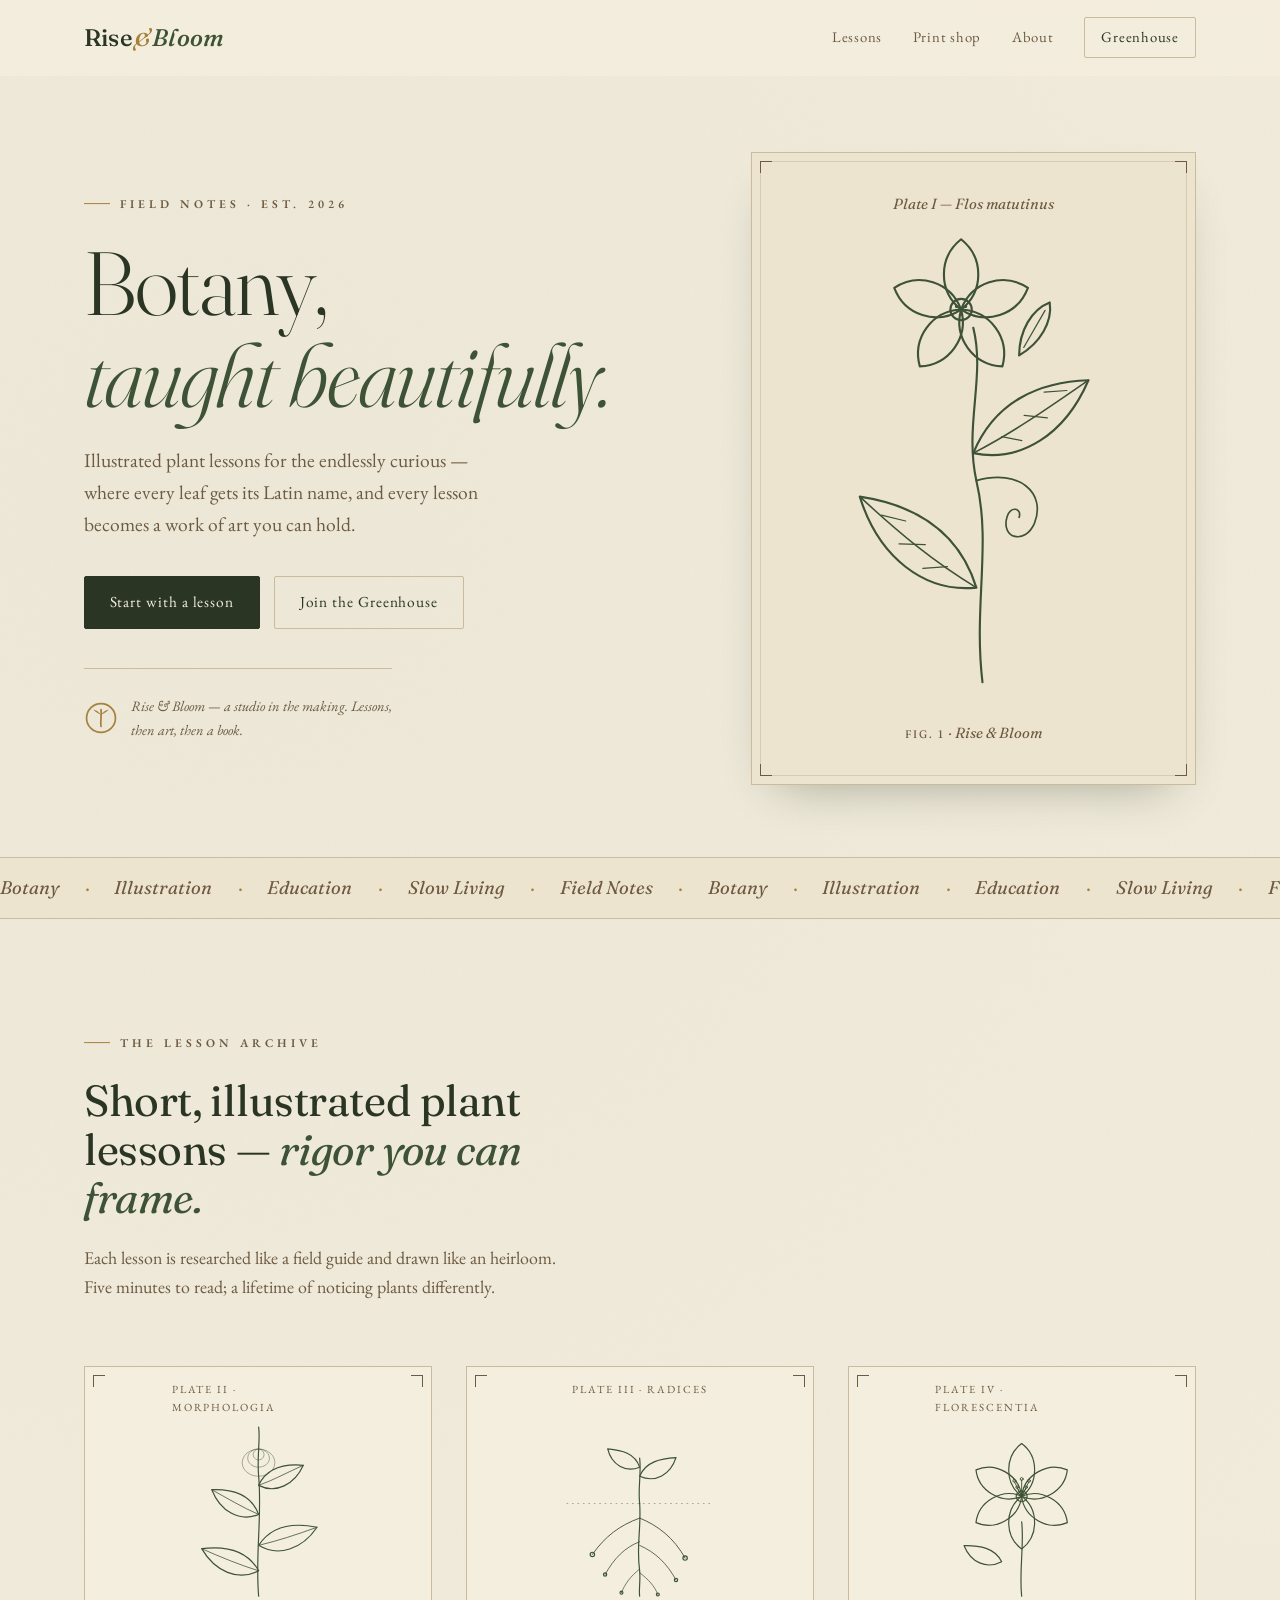
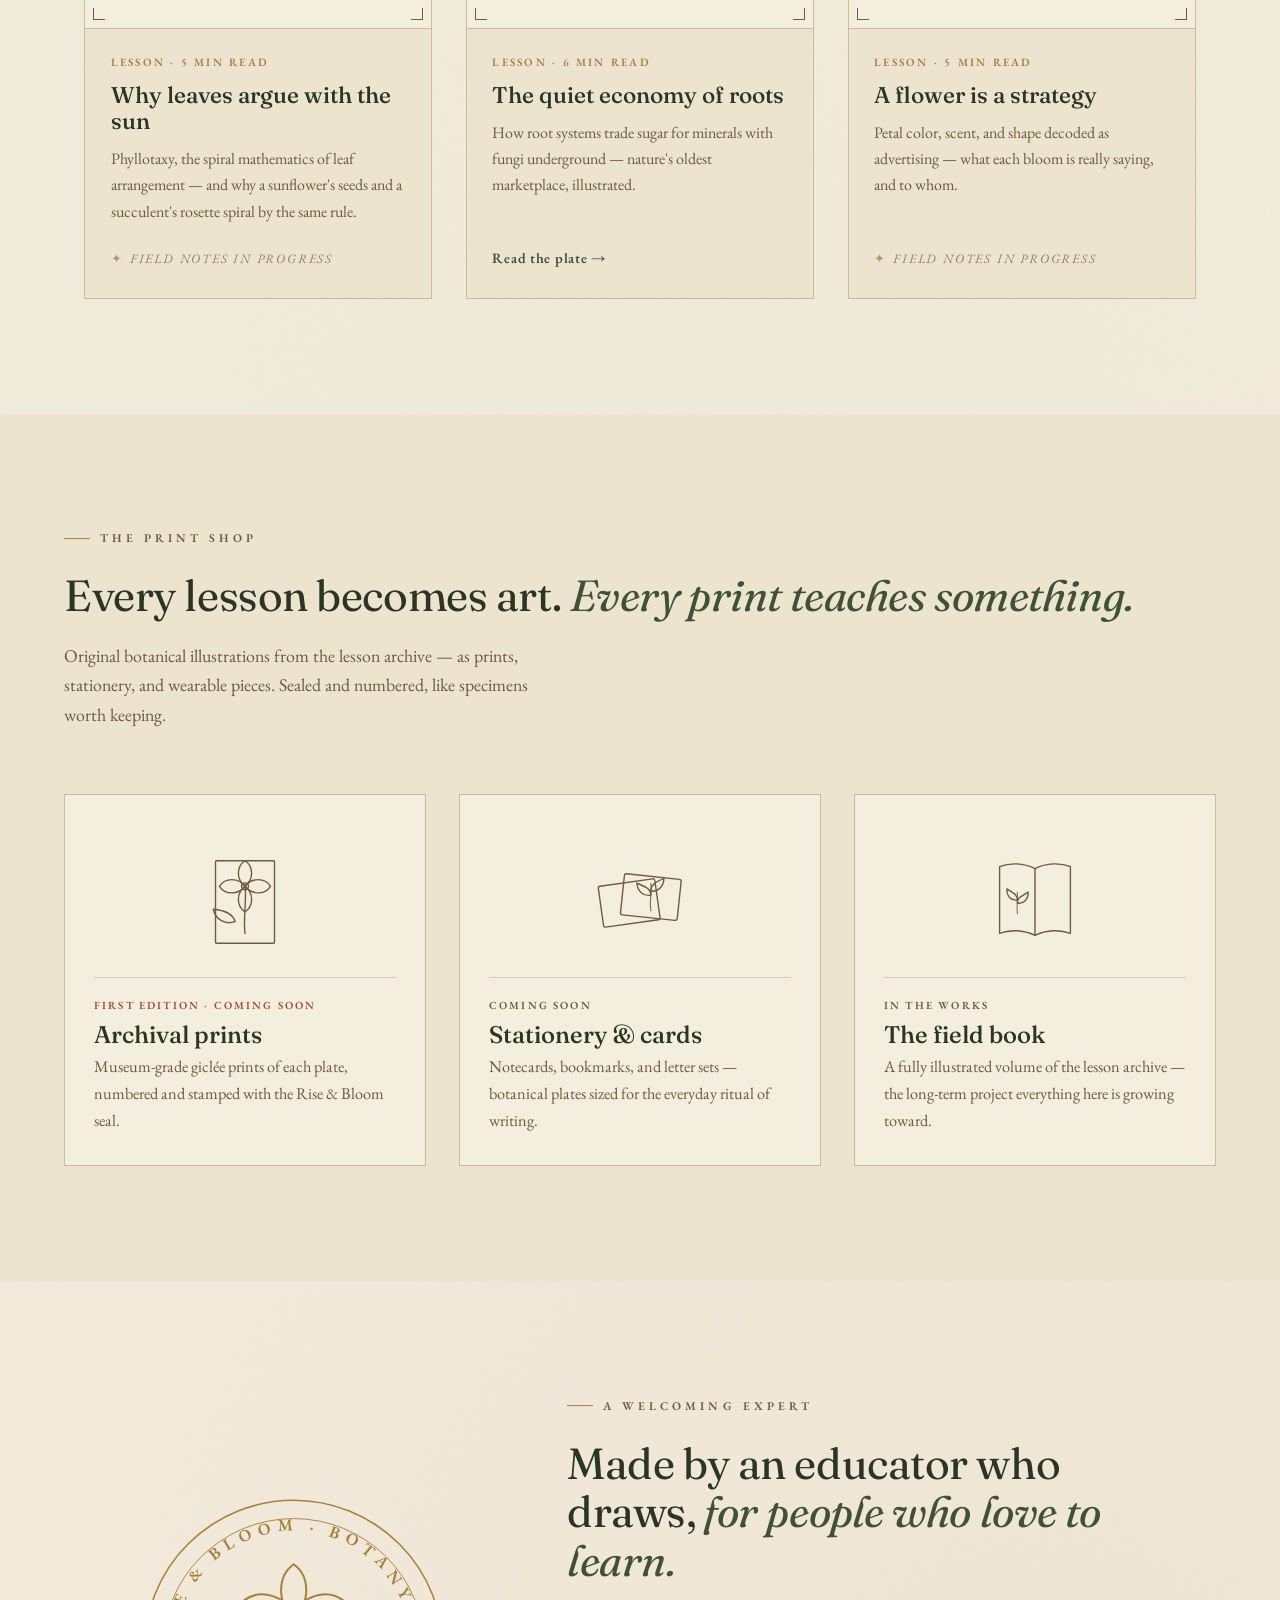
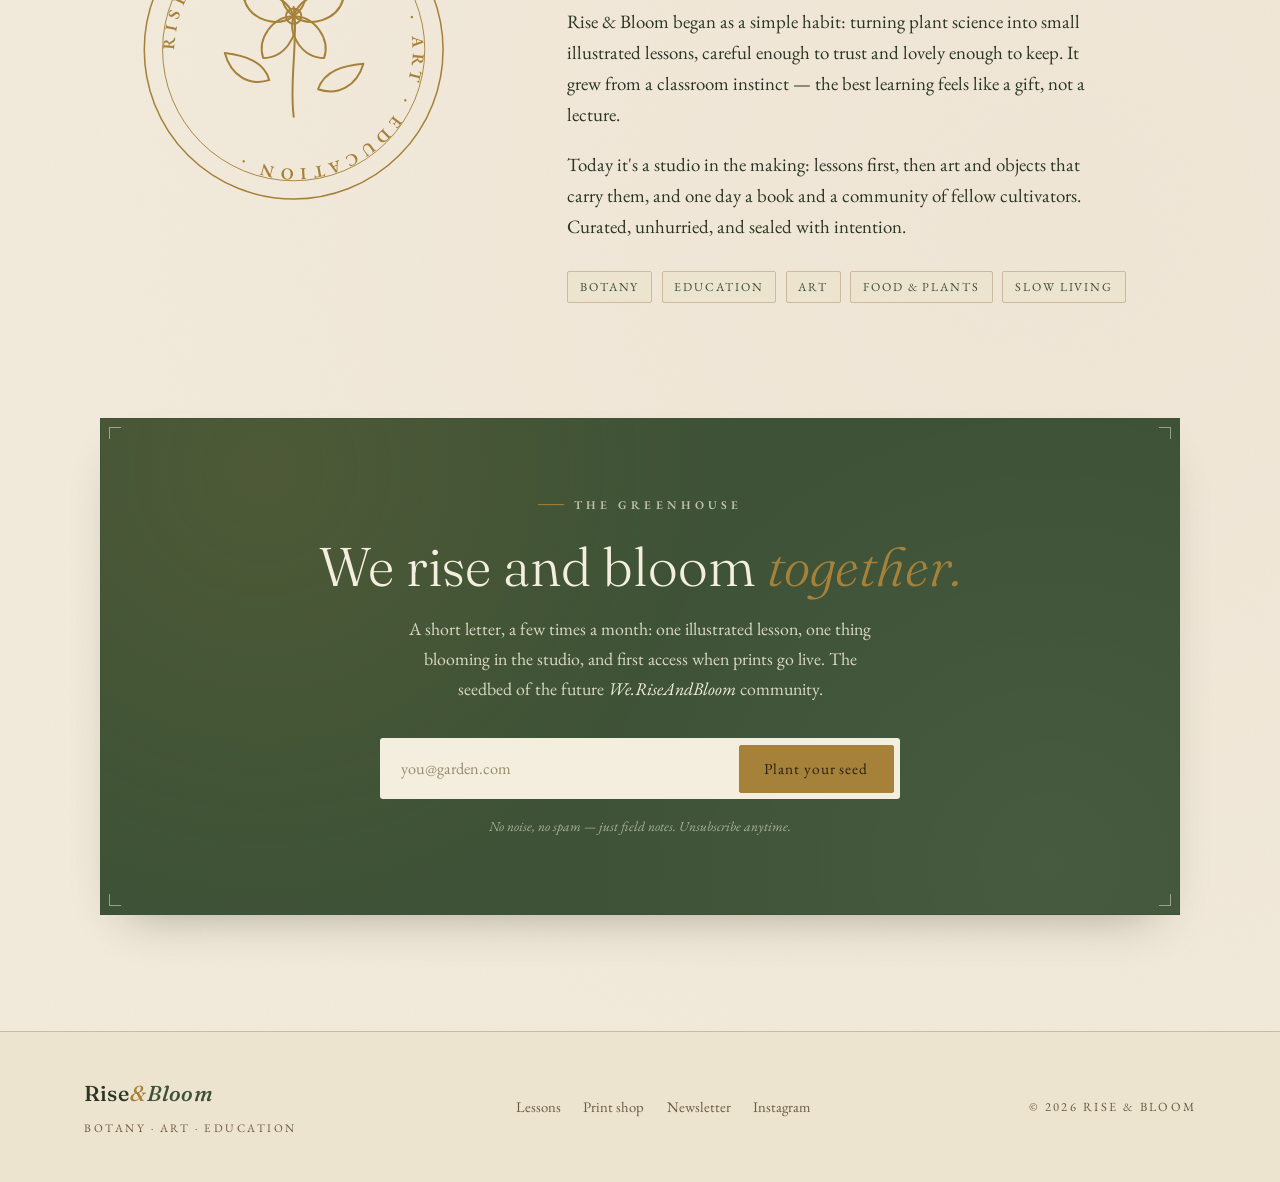
==== commit 6dd6aef8: "Add first botany lesson: The quiet economy of roots Builds the flagship illustrated lesson (Plate II" ====
--- a/index.html
+++ b/index.html
@@ -46,7 +46,7 @@
             gets its Latin name, and every lesson becomes a work of art you can hold.
           </p>
           <div class="hero-actions">
-            <a href="#lessons" class="btn btn-primary">Start with a lesson</a>
+            <a href="lessons/the-quiet-economy-of-roots.html" class="btn btn-primary">Start with a lesson</a>
             <a href="#greenhouse" class="btn btn-ghost">Join the Greenhouse</a>
           </div>
           <div class="hero-meta">
@@ -152,8 +152,8 @@
           <div class="lesson-body">
             <p class="lesson-kicker">Lesson · 5 min read</p>
             <h3 class="lesson-title">Why leaves argue with the sun</h3>
-            <p class="lesson-desc">Phyllotaxy, the spiral mathematics of leaf arrangement — and why your pothos climbs the way it does.</p>
-            <a href="#greenhouse" class="lesson-link">Read the plate <span aria-hidden="true">→</span></a>
+            <p class="lesson-desc">Phyllotaxy, the spiral mathematics of leaf arrangement — and why a sunflower's seeds and a succulent's rosette spiral by the same rule.</p>
+            <span class="lesson-soon">Field notes in progress</span>
           </div>
         </article>
 
@@ -187,7 +187,7 @@
             <p class="lesson-kicker">Lesson · 6 min read</p>
             <h3 class="lesson-title">The quiet economy of roots</h3>
             <p class="lesson-desc">How root systems trade sugar for minerals with fungi underground — nature's oldest marketplace, illustrated.</p>
-            <a href="#greenhouse" class="lesson-link">Read the plate <span aria-hidden="true">→</span></a>
+            <a href="lessons/the-quiet-economy-of-roots.html" class="lesson-link">Read the plate <span aria-hidden="true">→</span></a>
           </div>
         </article>
 
@@ -228,7 +228,7 @@
             <p class="lesson-kicker">Lesson · 5 min read</p>
             <h3 class="lesson-title">A flower is a strategy</h3>
             <p class="lesson-desc">Petal color, scent, and shape decoded as advertising — what each bloom is really saying, and to whom.</p>
-            <a href="#greenhouse" class="lesson-link">Read the plate <span aria-hidden="true">→</span></a>
+            <span class="lesson-soon">Field notes in progress</span>
           </div>
         </article>
 
--- a/css/styles.css
+++ b/css/styles.css
@@ -293,6 +293,14 @@
 }
 .lesson-link span { display: inline-block; transition: transform 0.3s var(--ease); }
 .lesson-link:hover span { transform: translateX(5px); }
+.lesson-soon {
+  margin-top: auto; padding-top: 0.9rem;
+  font-size: 0.8rem; letter-spacing: 0.14em; text-transform: uppercase;
+  color: var(--sepia); font-style: italic; opacity: 0.75;
+}
+.lesson-soon::before {
+  content: "✦"; font-style: normal; color: var(--gold); margin-right: 0.5em;
+}
 
 /* ── Print shop ── */
 .section--shop { background: var(--paper-2); max-width: none; }
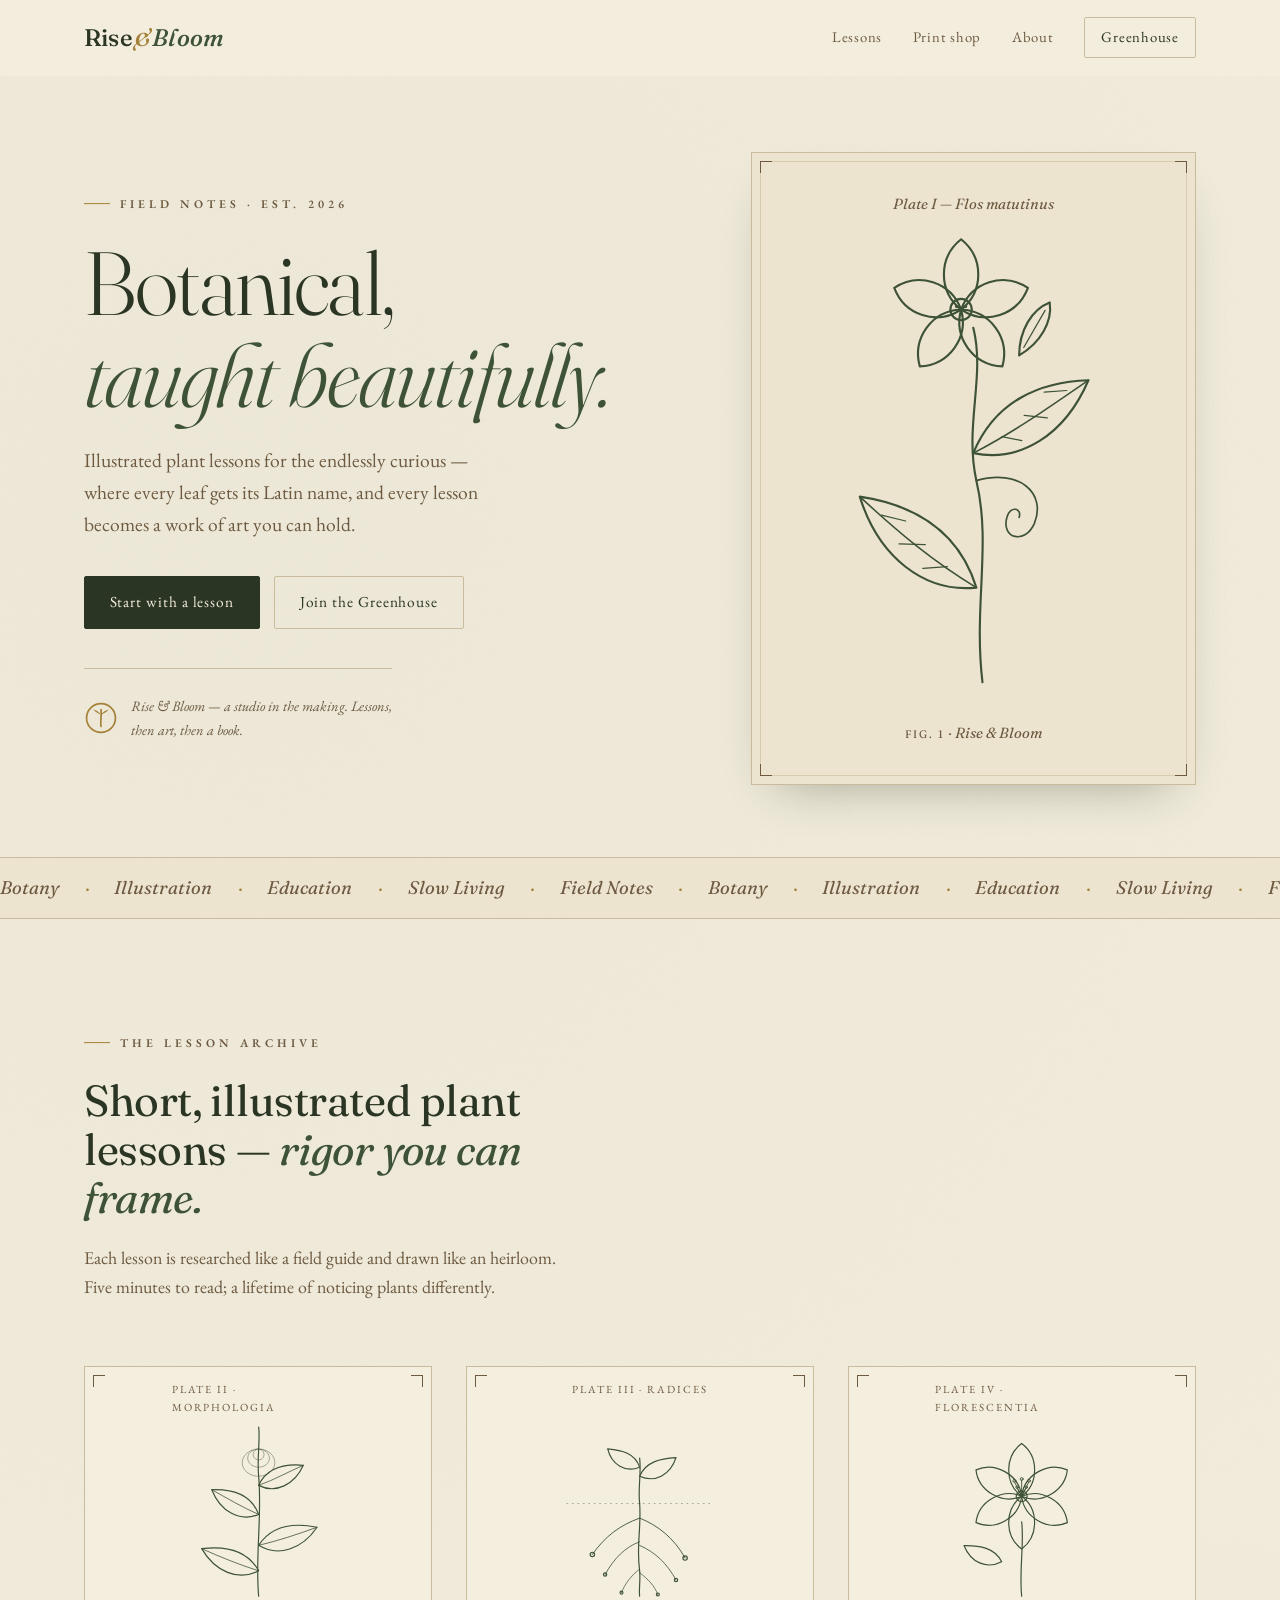
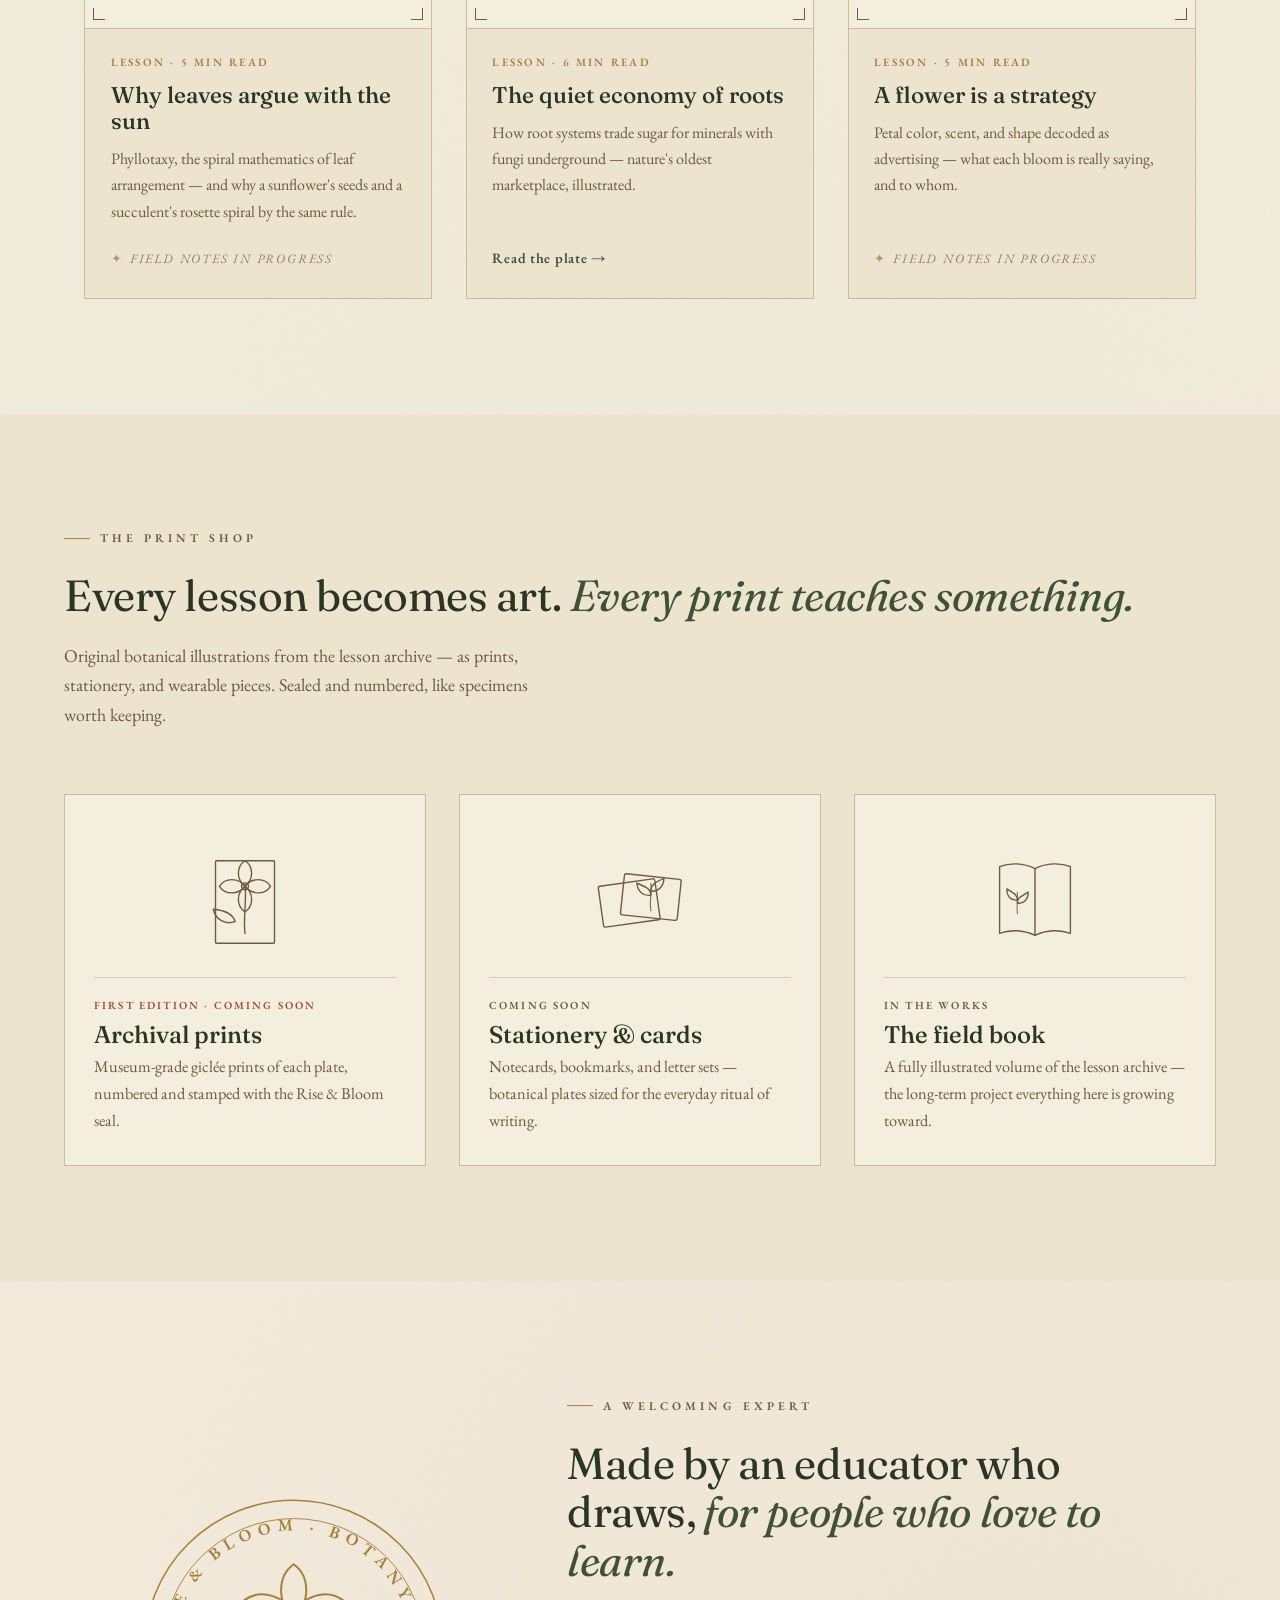
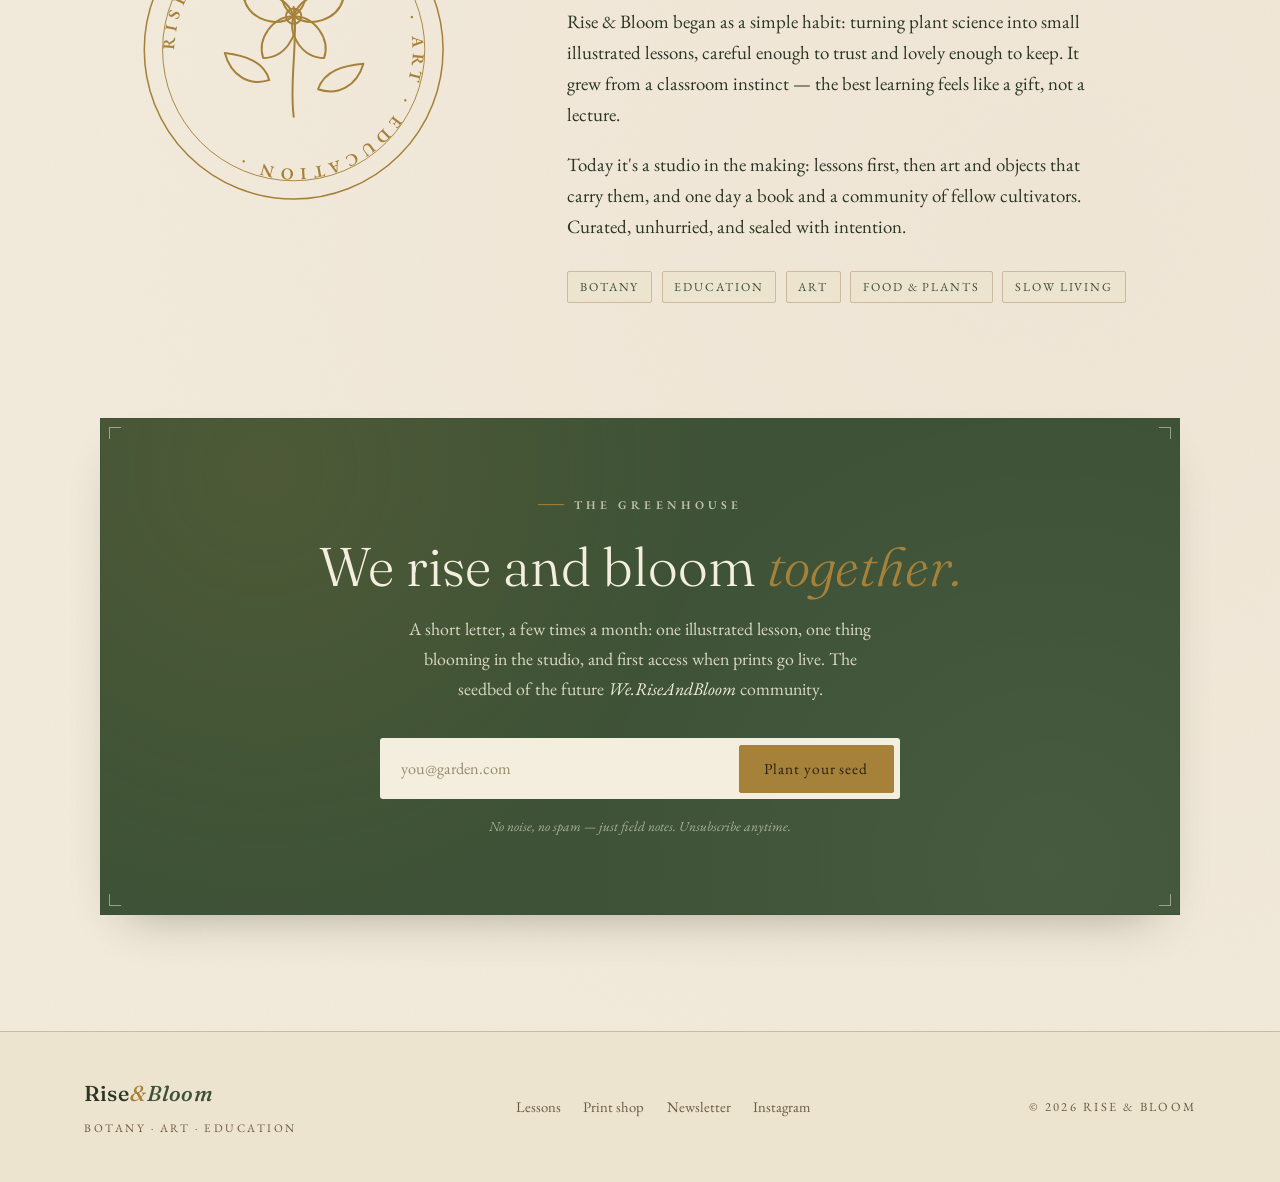
==== commit 2bbd915a: "Update hero title: Botany -> Botanical Co-Authored-By: Claude Opus 4.8 <noreply@anthropic.com> Claud" ====
--- a/index.html
+++ b/index.html
@@ -3,7 +3,7 @@
 <head>
   <meta charset="UTF-8" />
   <meta name="viewport" content="width=device-width, initial-scale=1.0" />
-  <title>Rise &amp; Bloom — Botany, taught beautifully.</title>
+  <title>Rise &amp; Bloom — Botanical, taught beautifully.</title>
   <meta name="description" content="Illustrated plant lessons for the endlessly curious — where every leaf gets its Latin name, and every lesson becomes a work of art you can hold." />
 
   <link rel="preconnect" href="https://fonts.googleapis.com" />
@@ -40,7 +40,7 @@
       <div class="hero-grid">
         <div class="hero-copy reveal">
           <p class="eyebrow">Field Notes · Est. 2026</p>
-          <h1 class="hero-title">Botany,<br /><em>taught beautifully.</em></h1>
+          <h1 class="hero-title">Botanical,<br /><em>taught beautifully.</em></h1>
           <p class="hero-lede">
             Illustrated plant lessons for the endlessly curious — where every leaf
             gets its Latin name, and every lesson becomes a work of art you can hold.
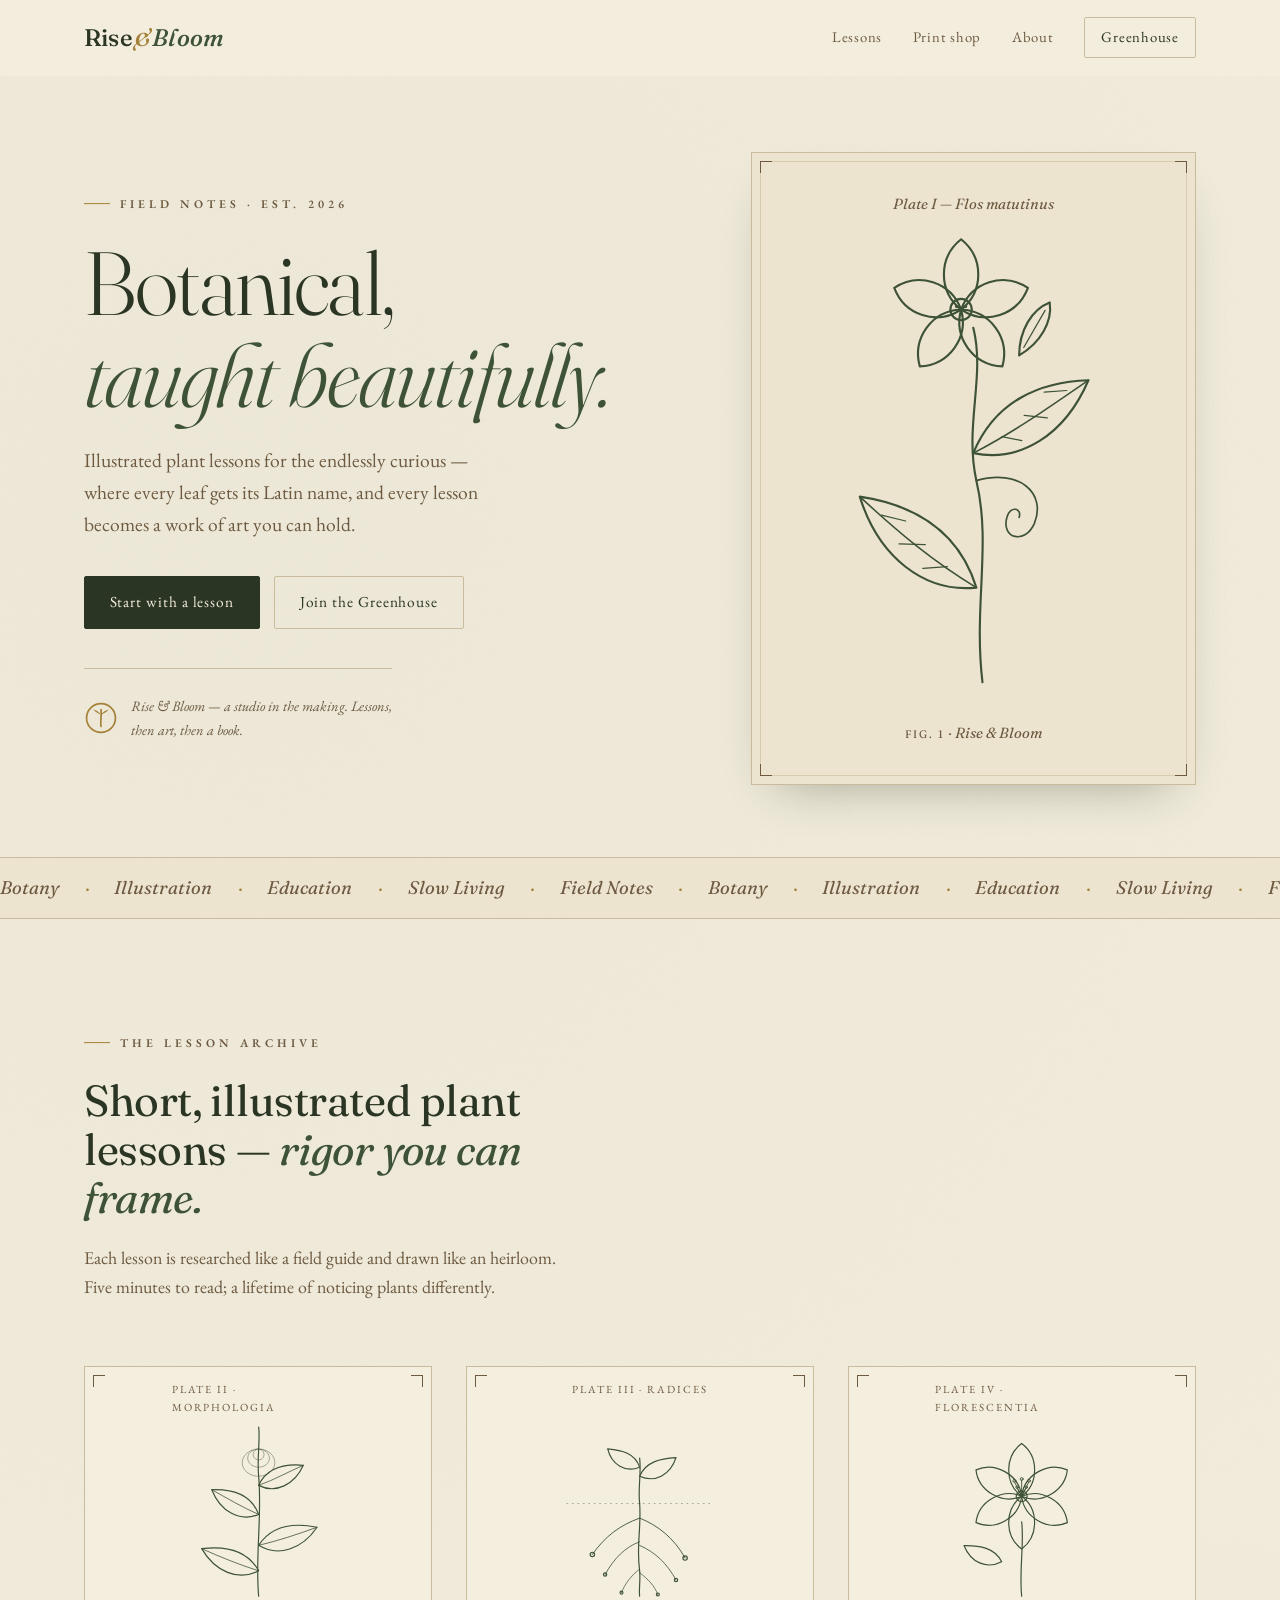
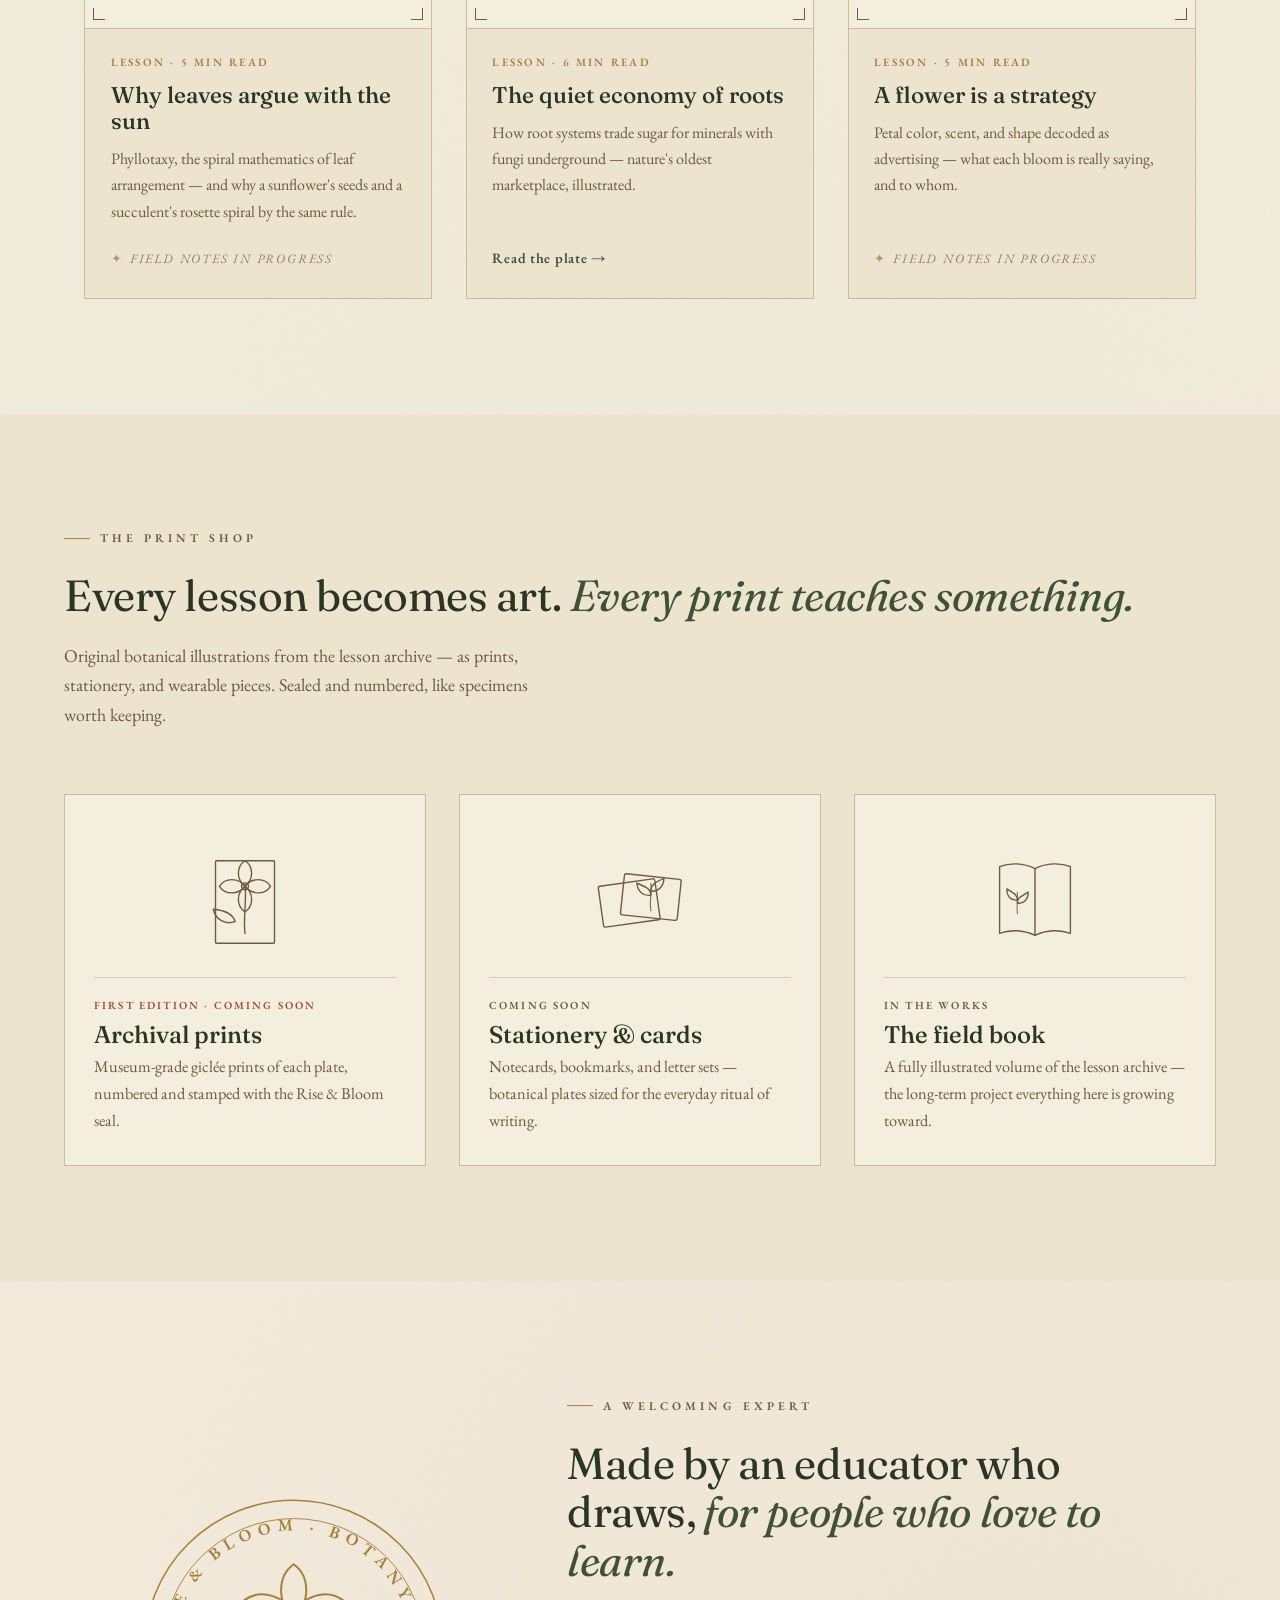
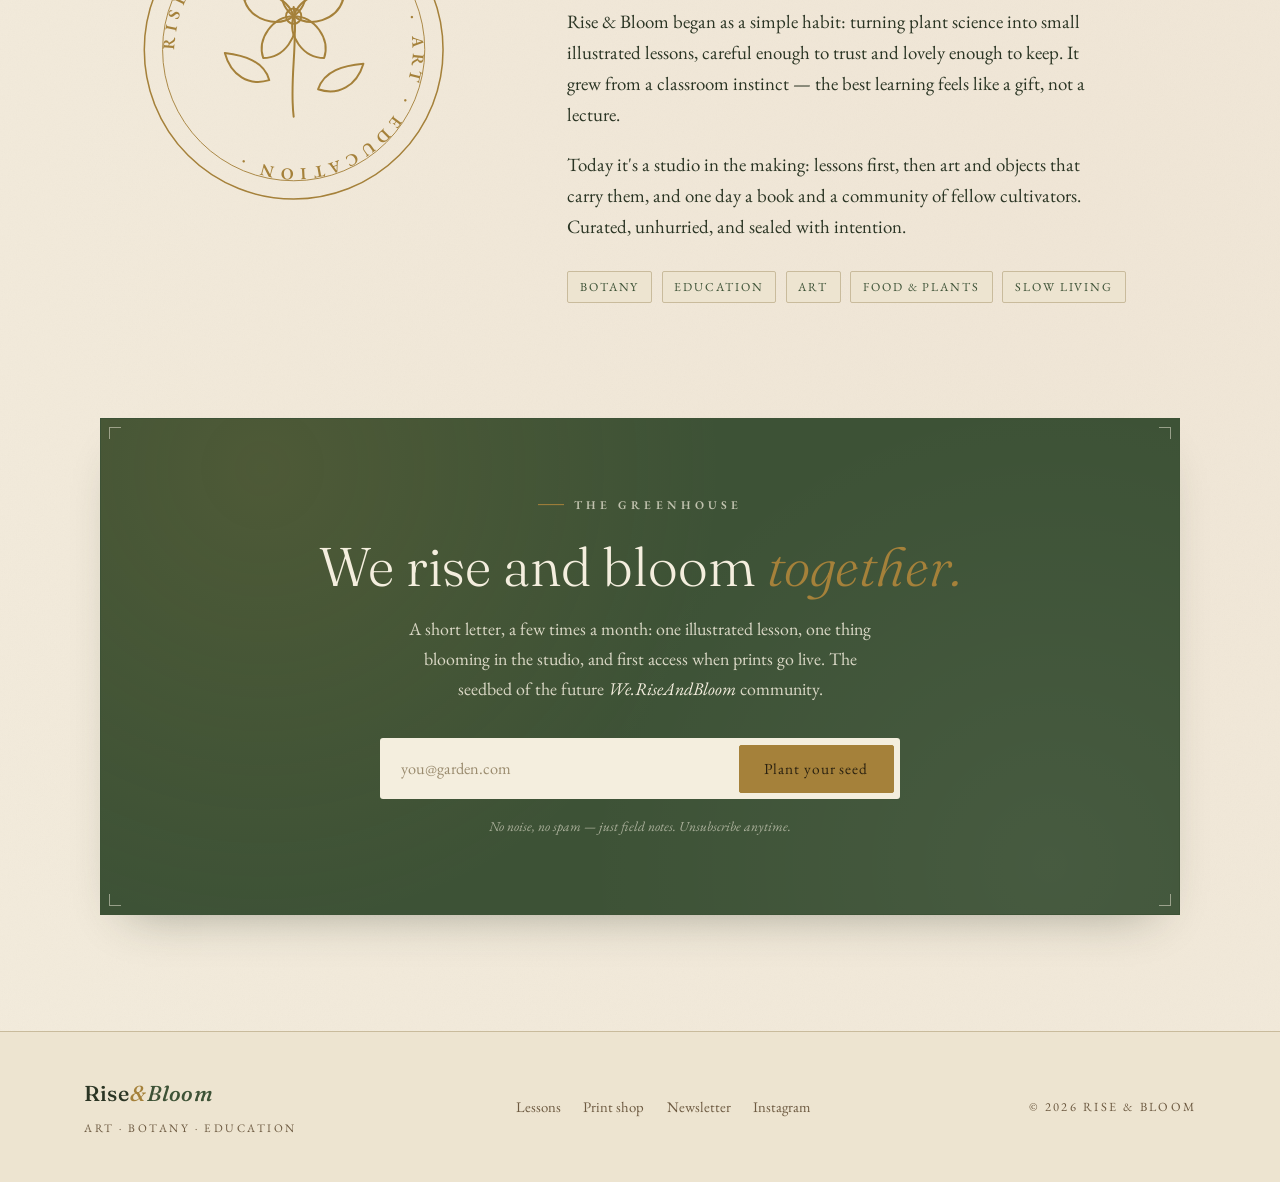
==== commit ec9344df: "Reorder footer tagline to Art · Botany · Education Co-Authored-By: Claude Opus 4.8 <noreply@anthropi" ====
--- a/index.html
+++ b/index.html
@@ -379,13 +379,13 @@
         <a href="#top" class="wordmark wordmark--footer">
           <span class="wordmark-rise">Rise</span><span class="wordmark-amp">&amp;</span><span class="wordmark-bloom">Bloom</span>
         </a>
-        <p class="footer-tagline">Botany · Art · Education</p>
+        <p class="footer-tagline">Art · Botany · Education</p>
       </div>
       <nav class="footer-links" aria-label="Footer">
         <a href="#lessons">Lessons</a>
         <a href="#printshop">Print shop</a>
         <a href="#greenhouse">Newsletter</a>
-        <a href="https://instagram.com" target="_blank" rel="noopener noreferrer">Instagram</a>
+        <a href="https://www.instagram.com/riseandbloom.jc" target="_blank" rel="noopener noreferrer">Instagram</a>
       </nav>
       <p class="footer-copy">© 2026 Rise &amp; Bloom</p>
     </div>
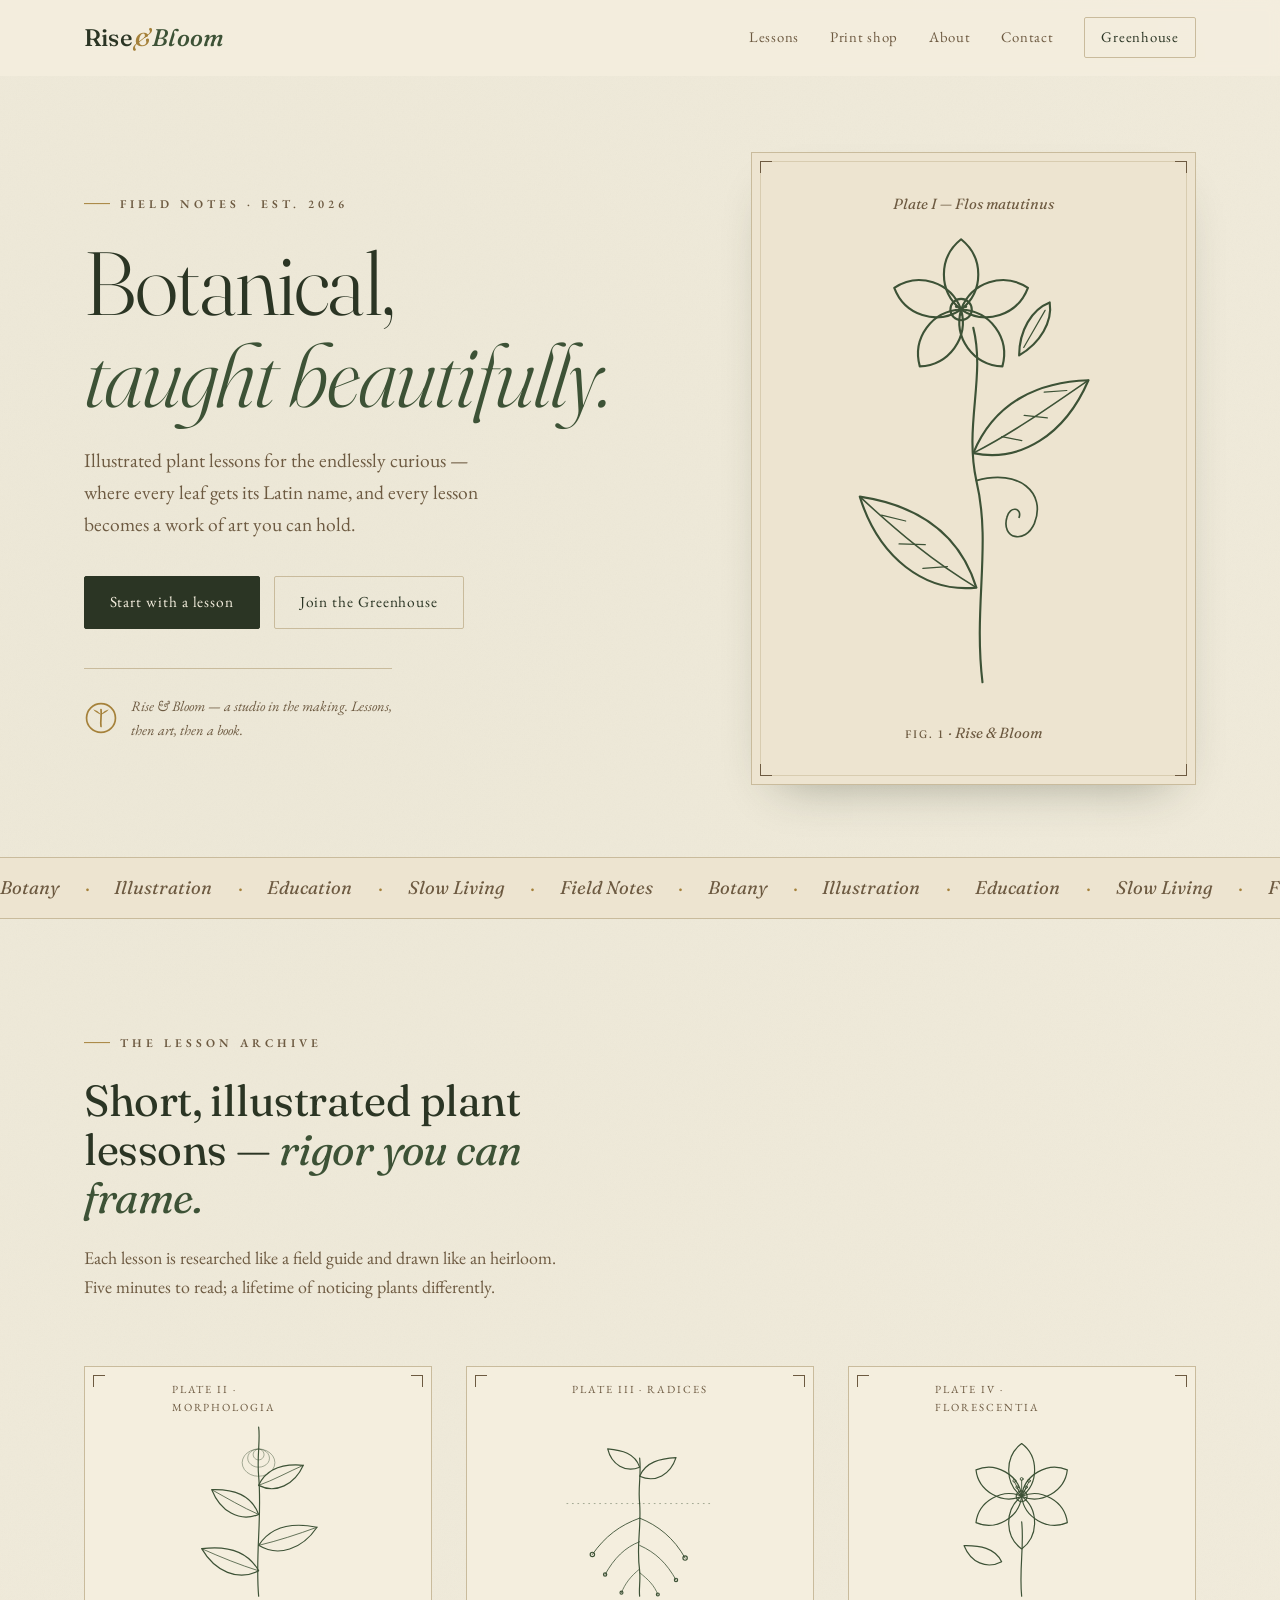
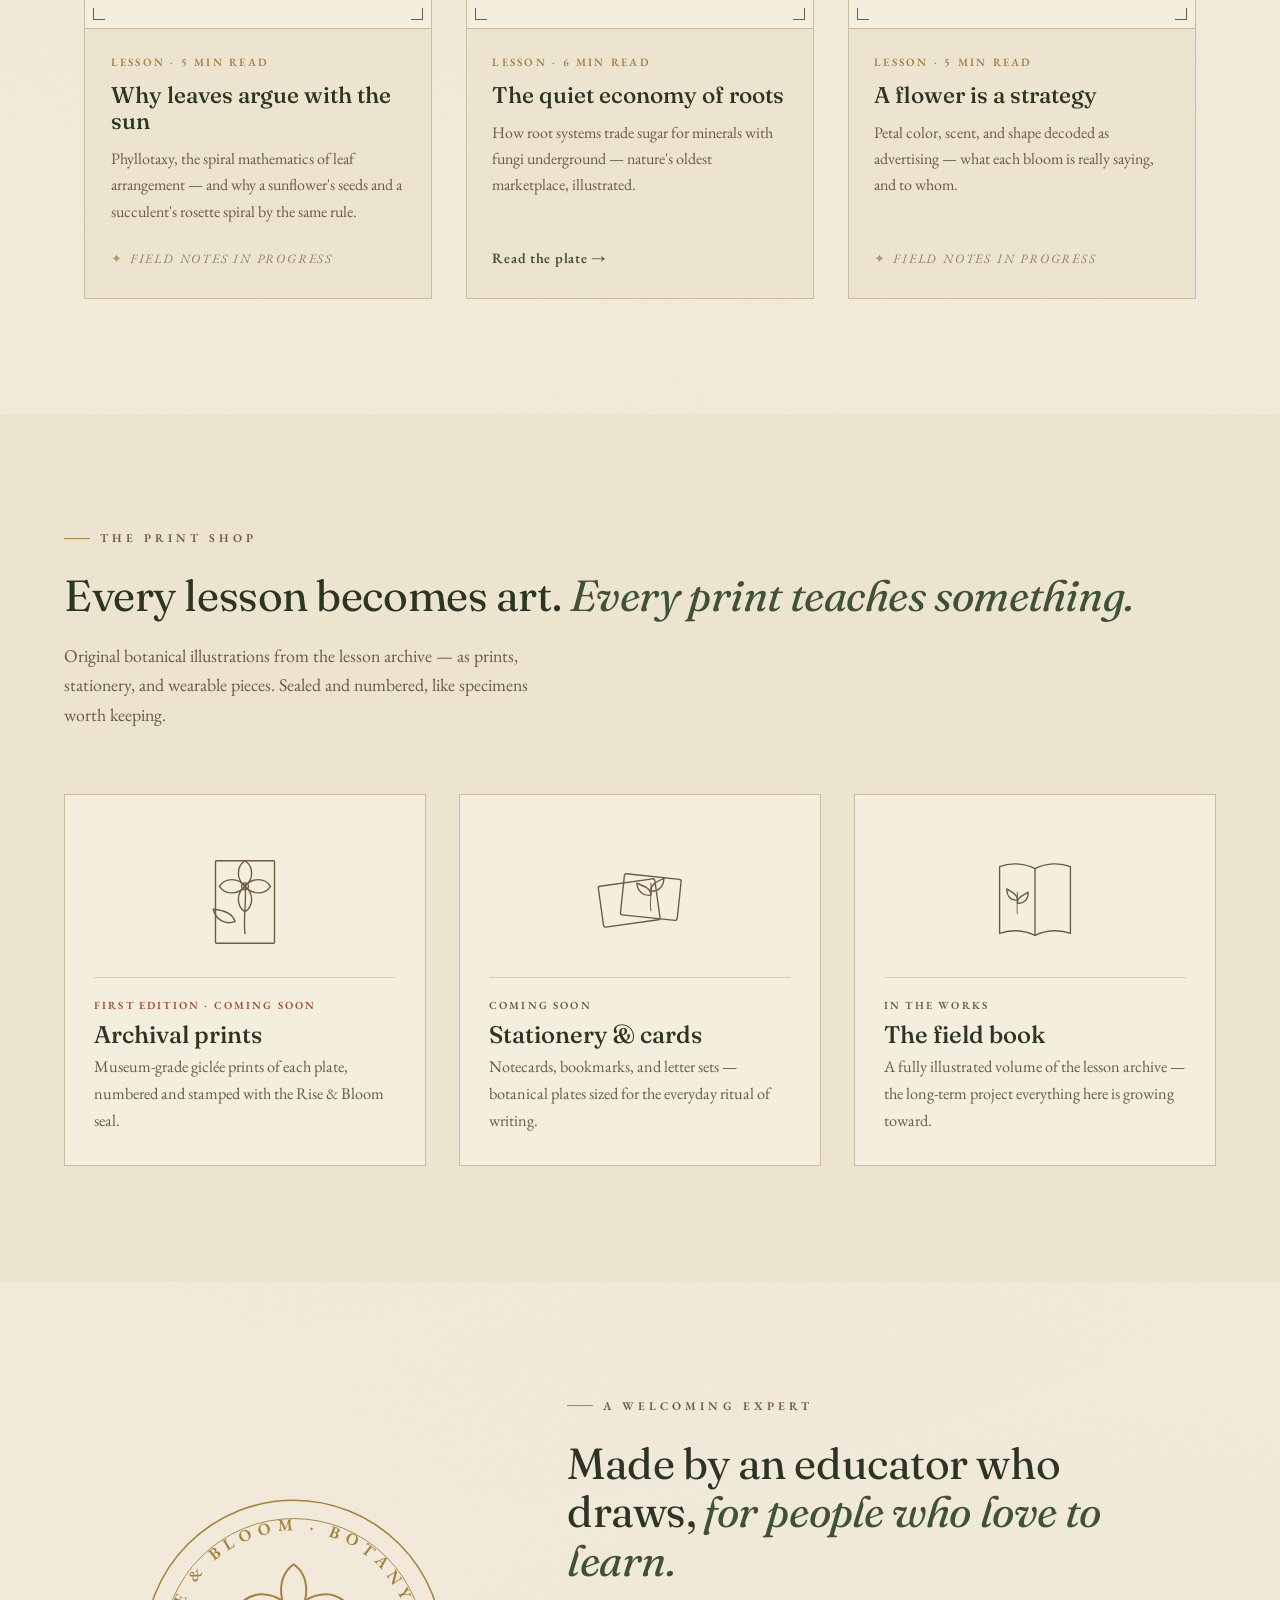
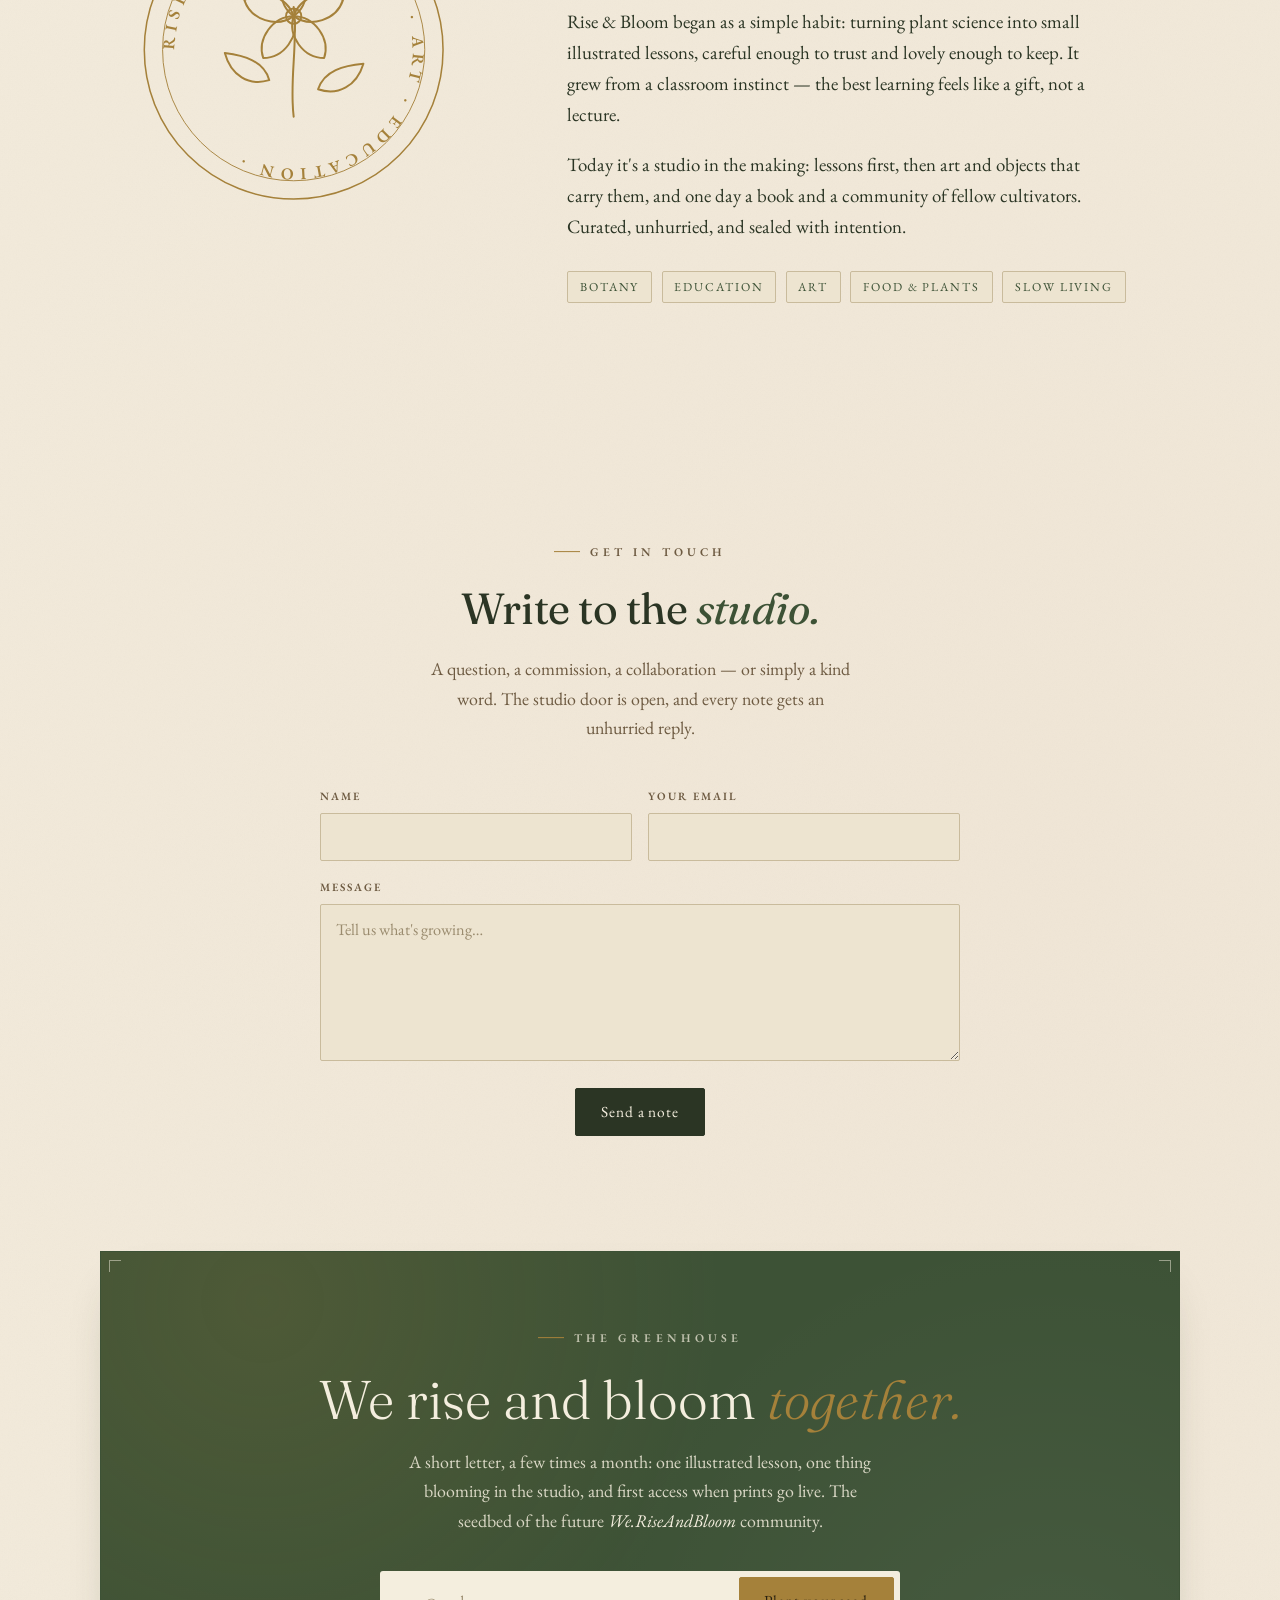
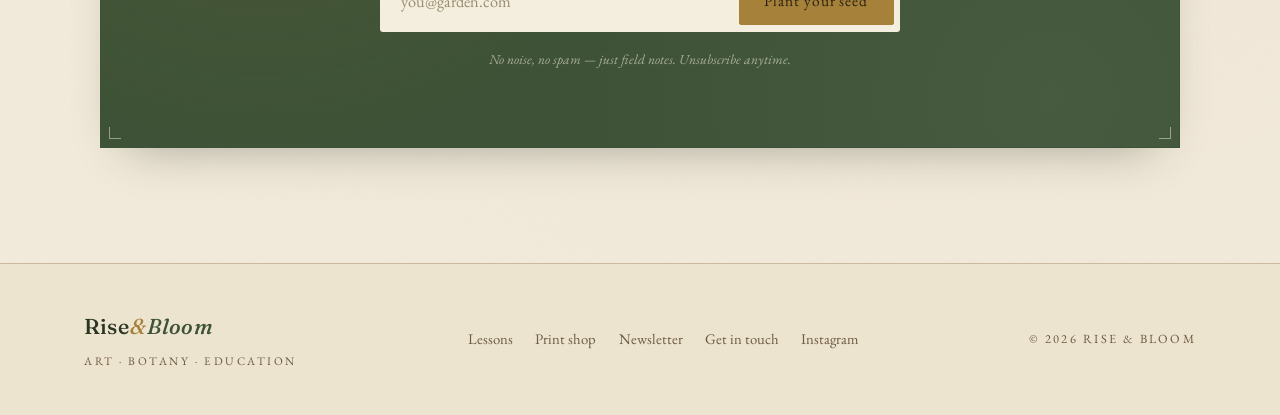
==== commit 142e7076: "Add Get in touch contact section Adds an on-brand "Write to the studio" contact form (name, email, m" ====
--- a/index.html
+++ b/index.html
@@ -25,6 +25,7 @@
         <a href="#lessons">Lessons</a>
         <a href="#printshop">Print shop</a>
         <a href="#about">About</a>
+        <a href="#contact">Contact</a>
         <a href="#greenhouse" class="nav-cta">Greenhouse</a>
       </nav>
       <button class="nav-toggle" id="navToggle" aria-label="Open menu" aria-expanded="false">
@@ -343,6 +344,48 @@
       </div>
     </section>
 
+    <!-- ═══════════════════ GET IN TOUCH ═══════════════════ -->
+    <section class="section section--contact" id="contact">
+      <div class="contact-inner reveal">
+        <p class="eyebrow">Get in Touch</p>
+        <h2 class="section-title">Write to the <em>studio.</em></h2>
+        <p class="section-lede">
+          A question, a commission, a collaboration — or simply a kind word. The studio
+          door is open, and every note gets an unhurried reply.
+        </p>
+
+        <!--
+          Delivery: this form POSTs to a Formspree endpoint that forwards each message to
+          the studio inbox. The destination email lives in the Formspree dashboard — never
+          in this page's code. To activate: create a free form at https://formspree.io,
+          point it at the studio inbox, and replace REPLACE_WITH_FORM_ID below with the ID.
+        -->
+        <form class="contact-form" id="contactForm" action="https://formspree.io/f/REPLACE_WITH_FORM_ID" method="POST" novalidate>
+          <div class="contact-row">
+            <div class="contact-field">
+              <label for="cf-name">Name</label>
+              <input type="text" id="cf-name" name="name" autocomplete="name" required />
+            </div>
+            <div class="contact-field">
+              <label for="cf-email">Your email</label>
+              <input type="email" id="cf-email" name="email" autocomplete="email" required />
+            </div>
+          </div>
+          <div class="contact-field">
+            <label for="cf-message">Message</label>
+            <textarea id="cf-message" name="message" rows="5" placeholder="Tell us what's growing…" required></textarea>
+          </div>
+          <input type="hidden" name="_subject" value="New note from the Rise &amp; Bloom site" />
+          <!-- honeypot: bots fill this; humans never see it -->
+          <input type="text" name="_gotcha" tabindex="-1" autocomplete="off" aria-hidden="true" style="position:absolute;left:-9999px;opacity:0" />
+          <div class="contact-actions">
+            <button type="submit" class="btn btn-primary">Send a note</button>
+          </div>
+          <p class="contact-status" id="contactStatus" role="status" aria-live="polite" hidden></p>
+        </form>
+      </div>
+    </section>
+
     <!-- ═══════════════════ THE GREENHOUSE ═══════════════════ -->
     <section class="section section--greenhouse" id="greenhouse">
       <div class="greenhouse-panel reveal">
@@ -385,6 +428,7 @@
         <a href="#lessons">Lessons</a>
         <a href="#printshop">Print shop</a>
         <a href="#greenhouse">Newsletter</a>
+        <a href="#contact">Get in touch</a>
         <a href="https://www.instagram.com/riseandbloom.jc" target="_blank" rel="noopener noreferrer">Instagram</a>
       </nav>
       <p class="footer-copy">© 2026 Rise &amp; Bloom</p>
--- a/css/styles.css
+++ b/css/styles.css
@@ -388,6 +388,54 @@
 .signup-note { margin: 1rem 0 0; font-size: 0.85rem; color: rgba(244,238,222,0.6); font-style: italic; }
 .signup-success { margin: 1rem 0 0; font-size: 1.02rem; color: var(--gold); font-family: var(--font-display); font-style: italic; }
 
+/* ═══════════════════ GET IN TOUCH ═══════════════════ */
+.section--contact { text-align: center; }
+.contact-inner { max-width: 640px; margin: 0 auto; }
+.section--contact .eyebrow { display: inline-block; }
+.section--contact .section-lede {
+  max-width: 48ch; margin: 0 auto; text-align: center;
+}
+.contact-form {
+  margin-top: clamp(2rem, 4vw, 2.8rem); text-align: left;
+}
+.contact-row { display: flex; gap: 1rem; }
+.contact-field { flex: 1; margin-bottom: 1.1rem; }
+.contact-field label {
+  display: block; margin-bottom: 0.45rem;
+  font-size: 0.7rem; letter-spacing: 0.18em; text-transform: uppercase;
+  color: var(--sepia); font-weight: 600;
+}
+.contact-field input,
+.contact-field textarea {
+  width: 100%; box-sizing: border-box;
+  font-family: var(--font-body); font-size: 1.02rem; color: var(--ink);
+  background: var(--paper-2); border: 1px solid var(--line); border-radius: 2px;
+  padding: 0.75em 0.9em;
+  transition: border-color 0.25s var(--ease), box-shadow 0.25s var(--ease);
+}
+.contact-field textarea { resize: vertical; min-height: 130px; line-height: 1.6; }
+.contact-field input::placeholder,
+.contact-field textarea::placeholder { color: #9a8b6e; }
+.contact-field input:focus,
+.contact-field textarea:focus {
+  outline: none; border-color: var(--gold);
+  box-shadow: 0 0 0 3px rgba(165, 129, 58, 0.16);
+}
+.contact-field input[aria-invalid="true"],
+.contact-field textarea[aria-invalid="true"] { border-color: var(--rust); }
+.contact-actions { text-align: center; margin-top: 0.6rem; }
+.contact-status {
+  margin: 1.1rem 0 0; text-align: center;
+  font-family: var(--font-display); font-style: italic; font-size: 1.05rem;
+}
+.contact-status.is-success { color: var(--forest); }
+.contact-status.is-error { color: var(--rust); font-style: normal; font-family: var(--font-body); font-size: 0.95rem; }
+
+@media (max-width: 560px) {
+  .contact-row { flex-direction: column; gap: 0; }
+  .contact-actions .btn { width: 100%; }
+}
+
 /* ═══════════════════ FOOTER ═══════════════════ */
 .site-footer { border-top: 1px solid var(--line); background: var(--paper-2); }
 .footer-inner {
